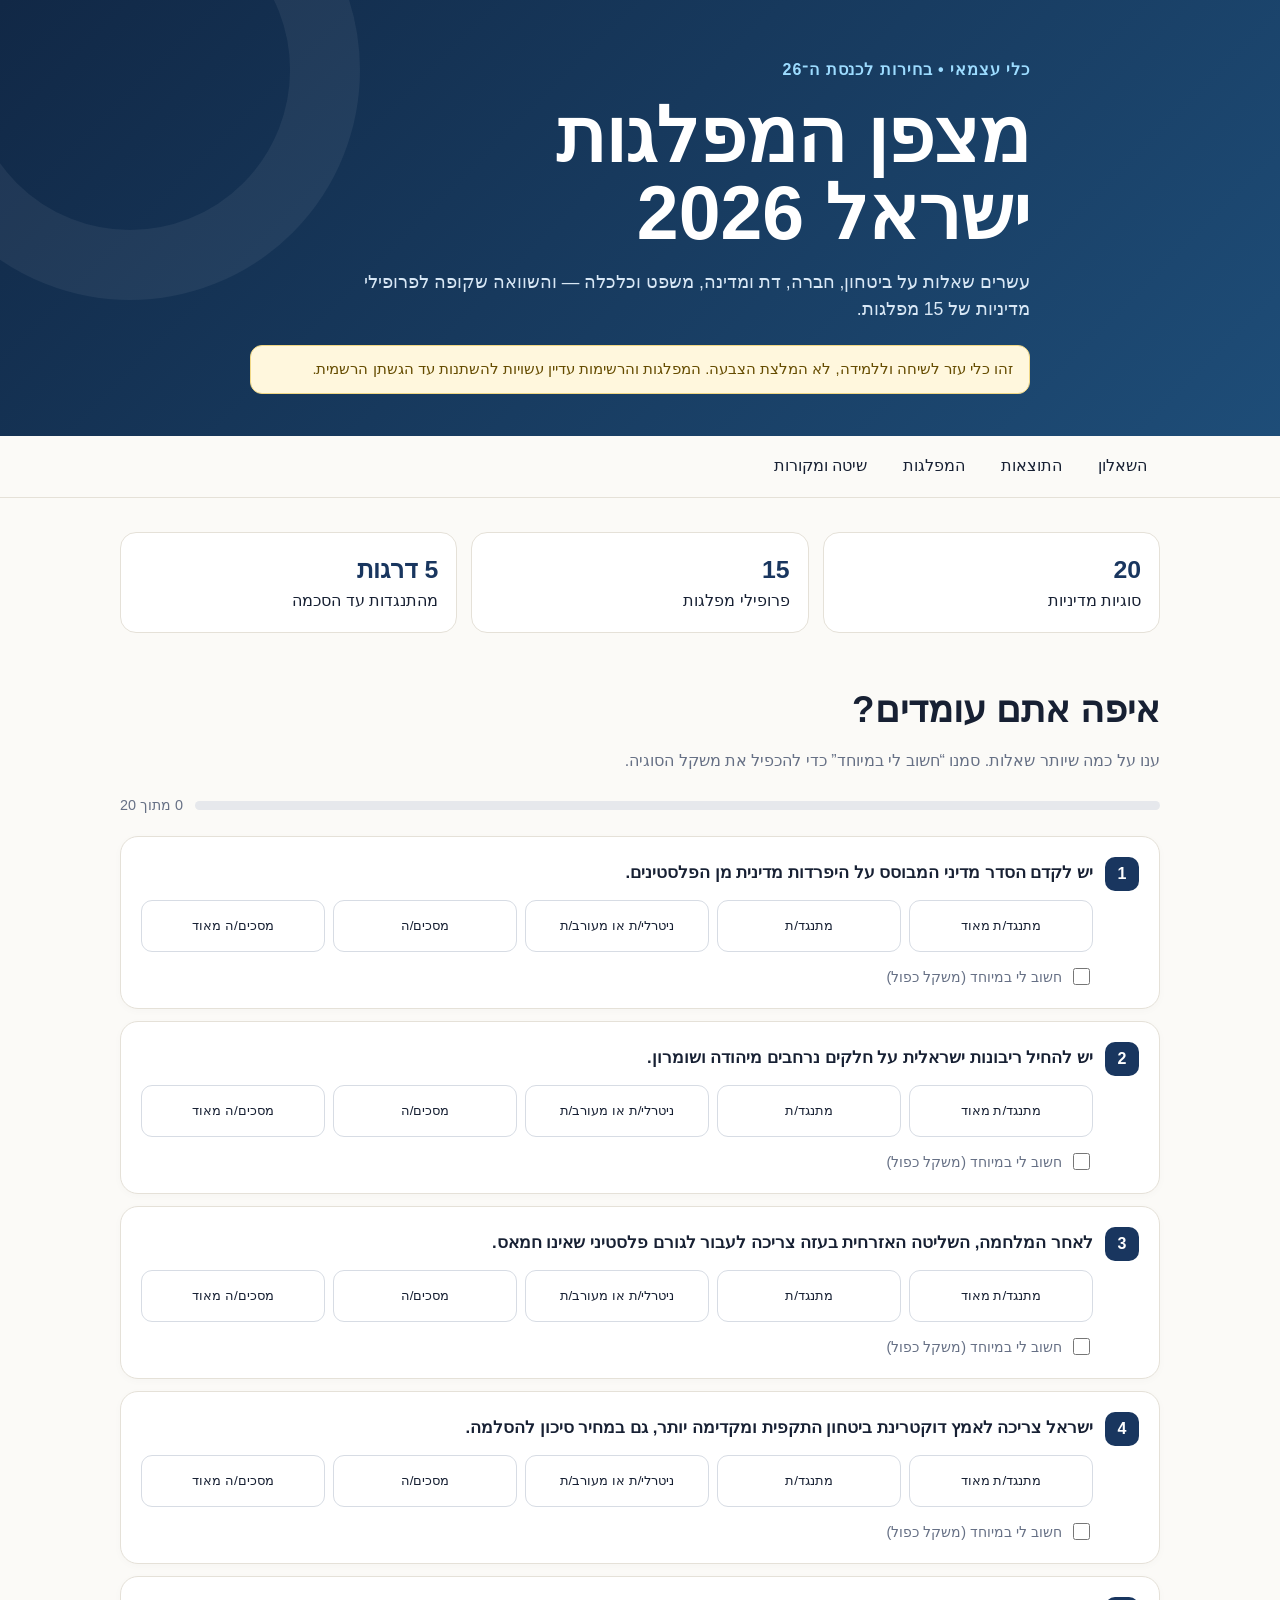
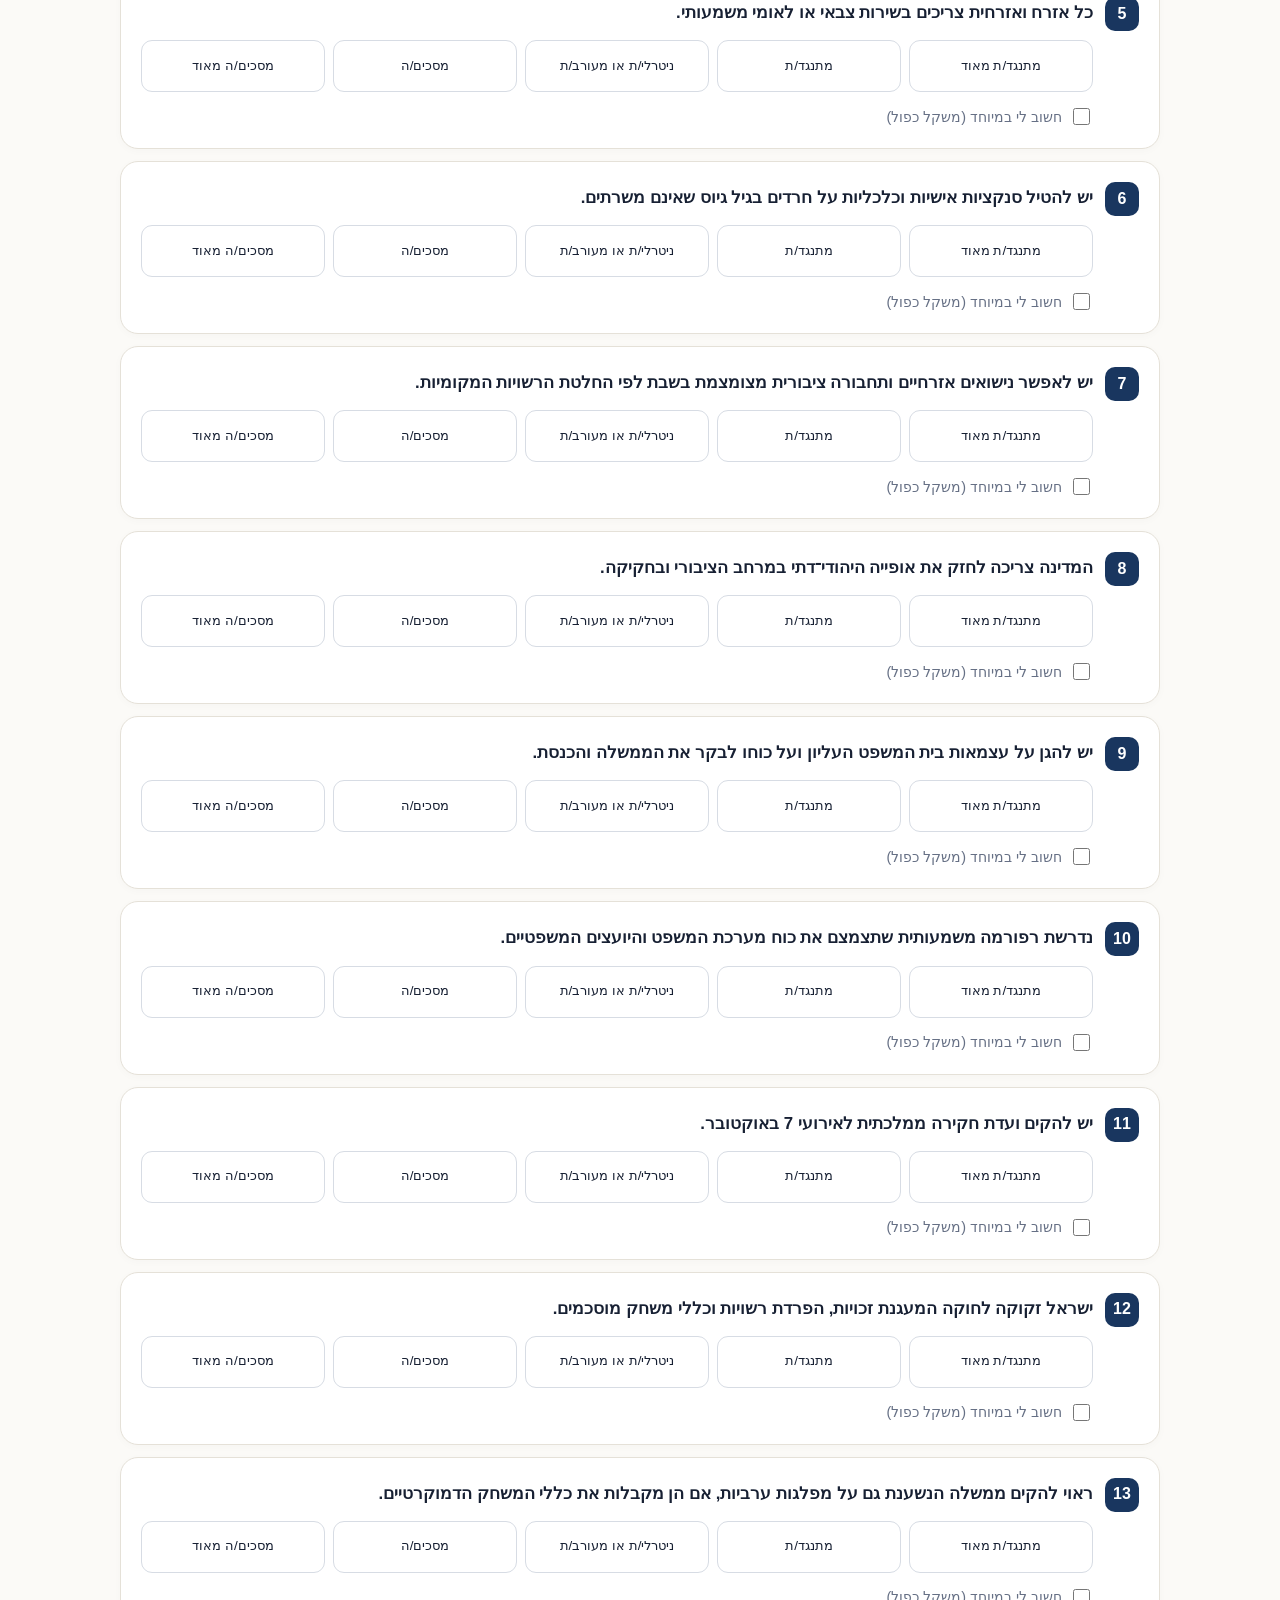
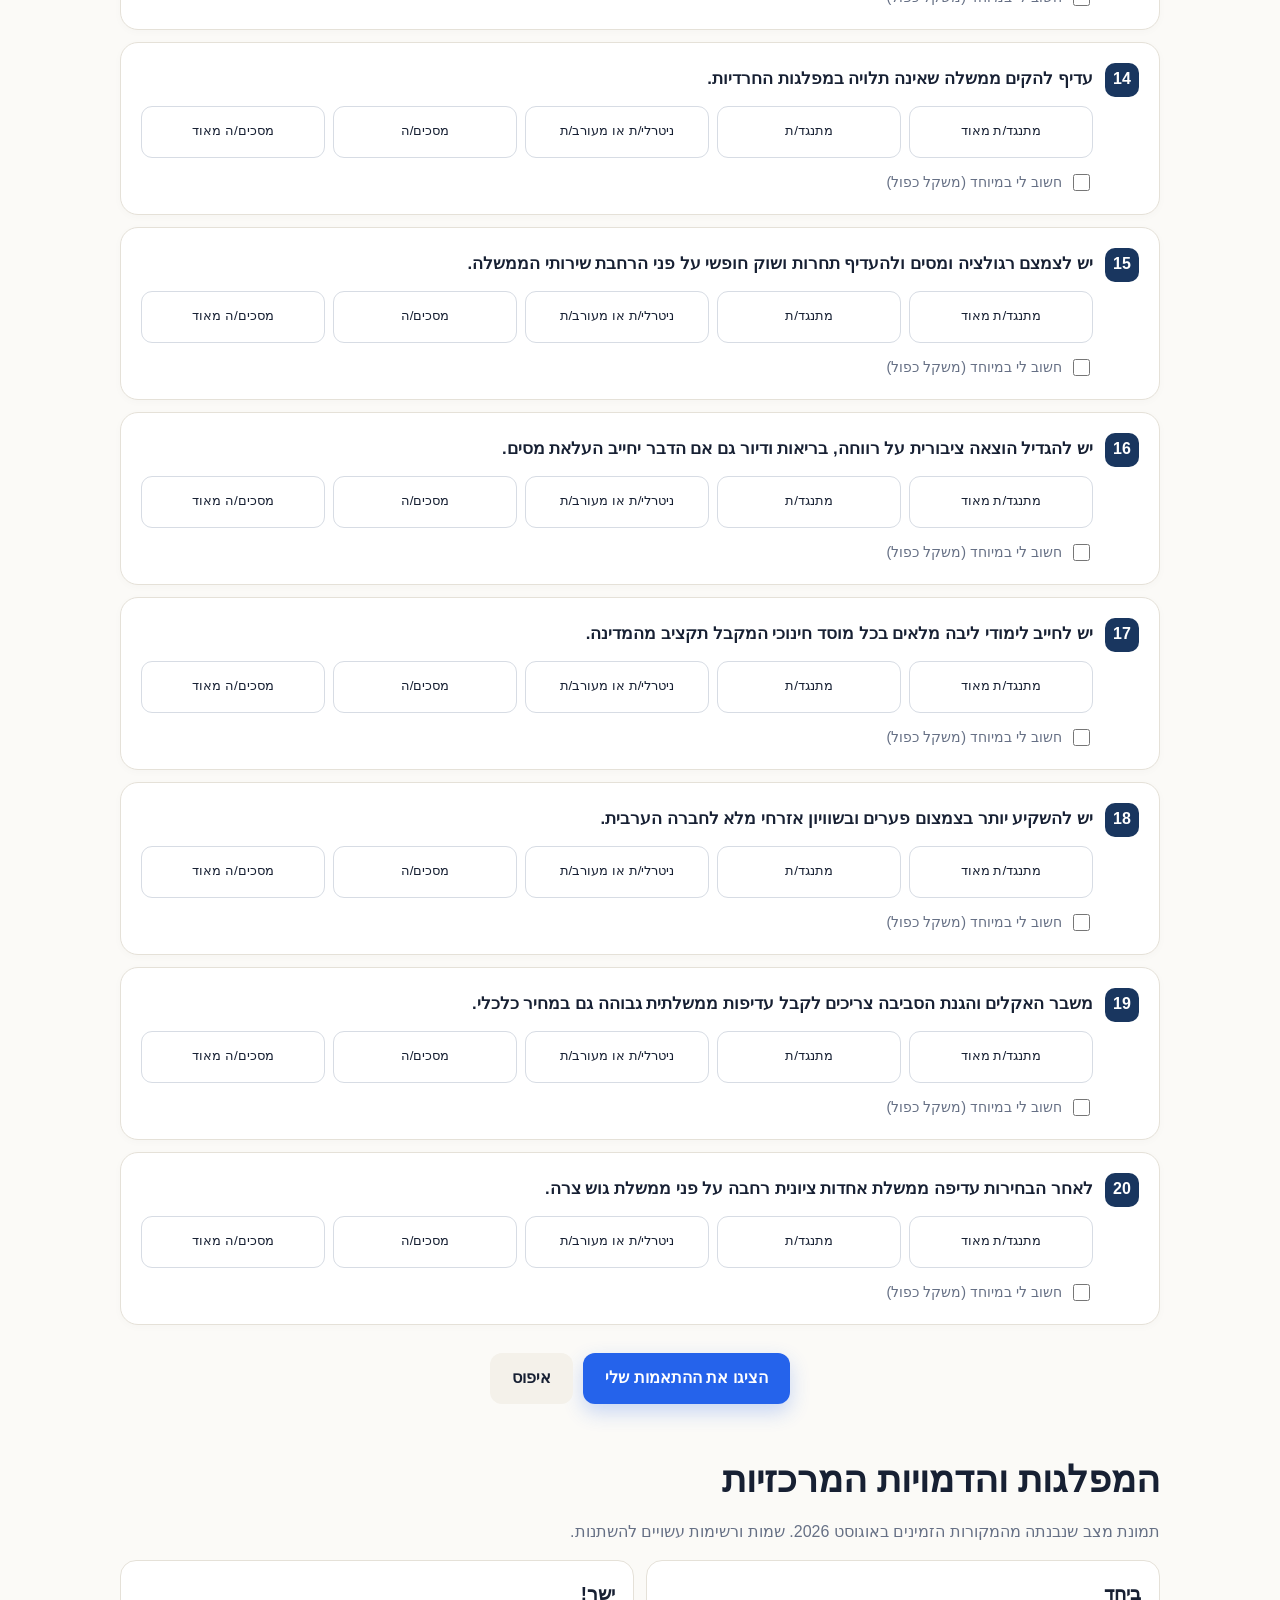
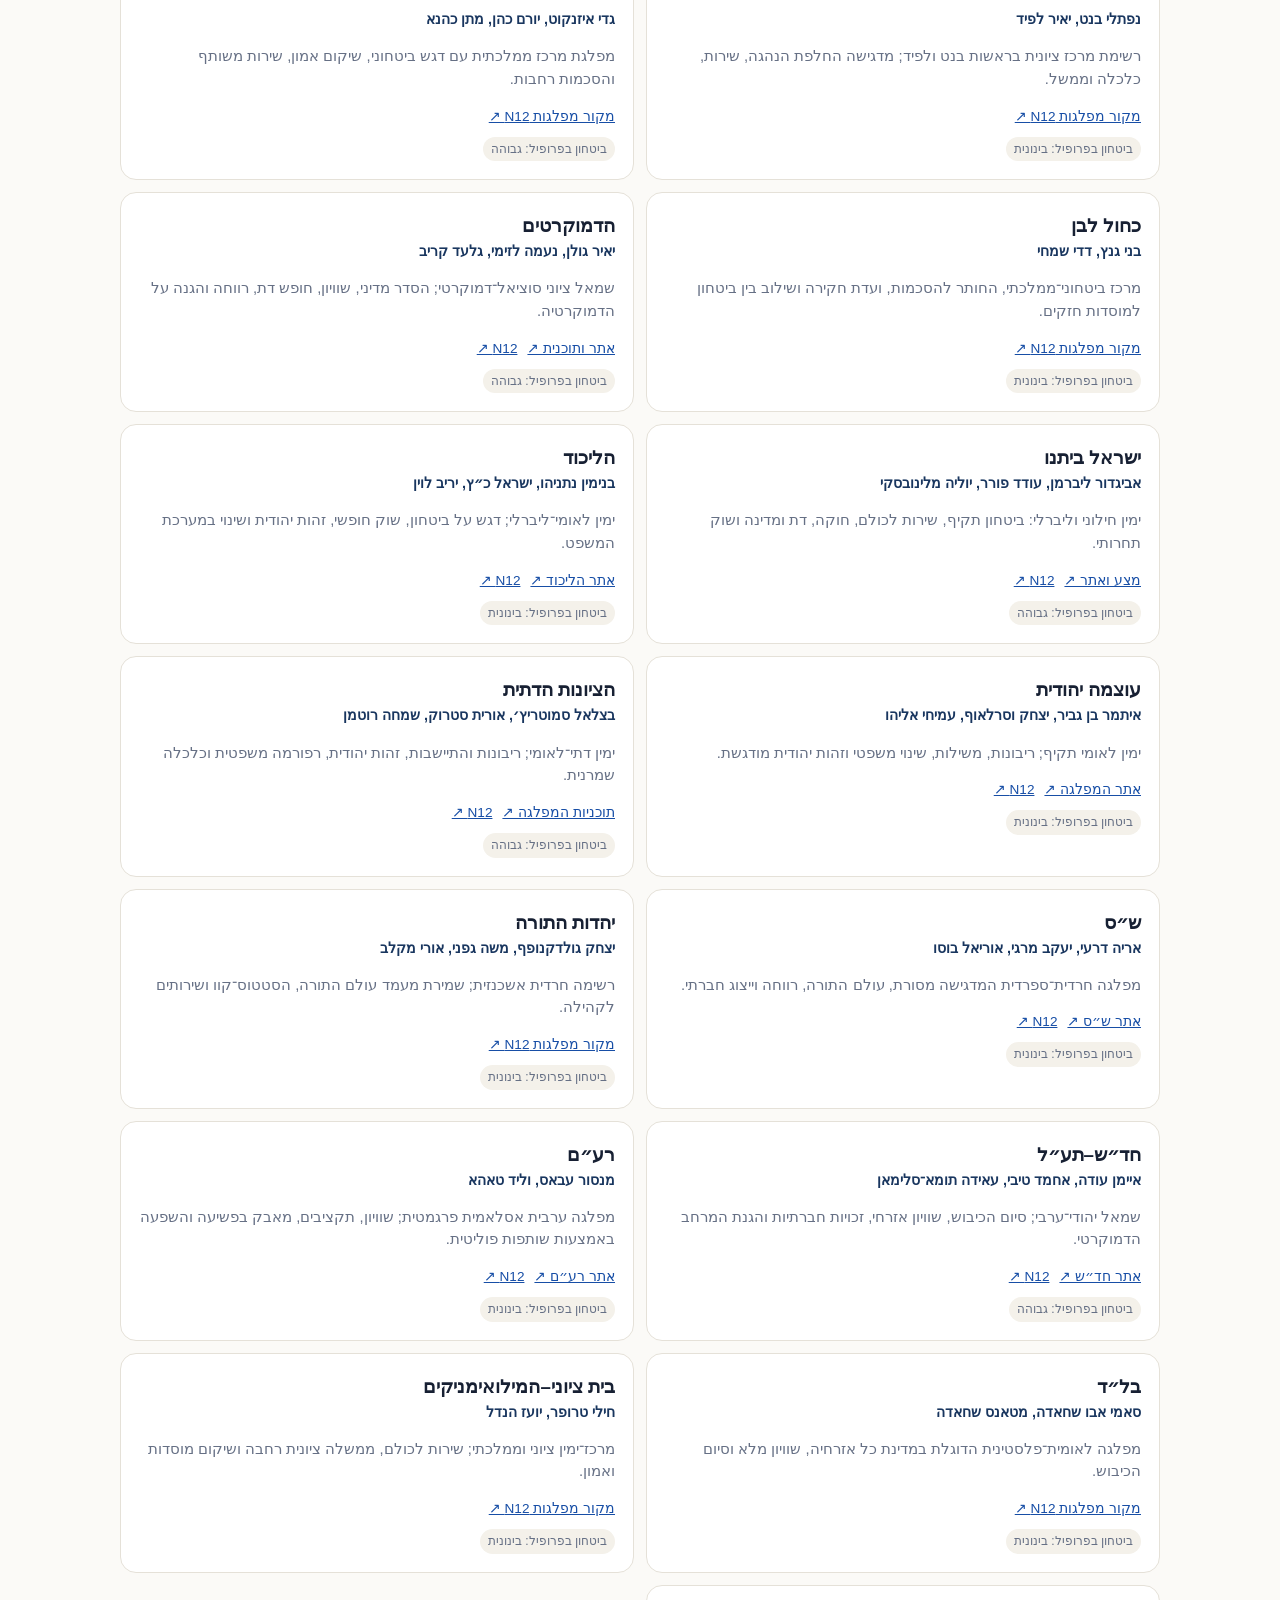
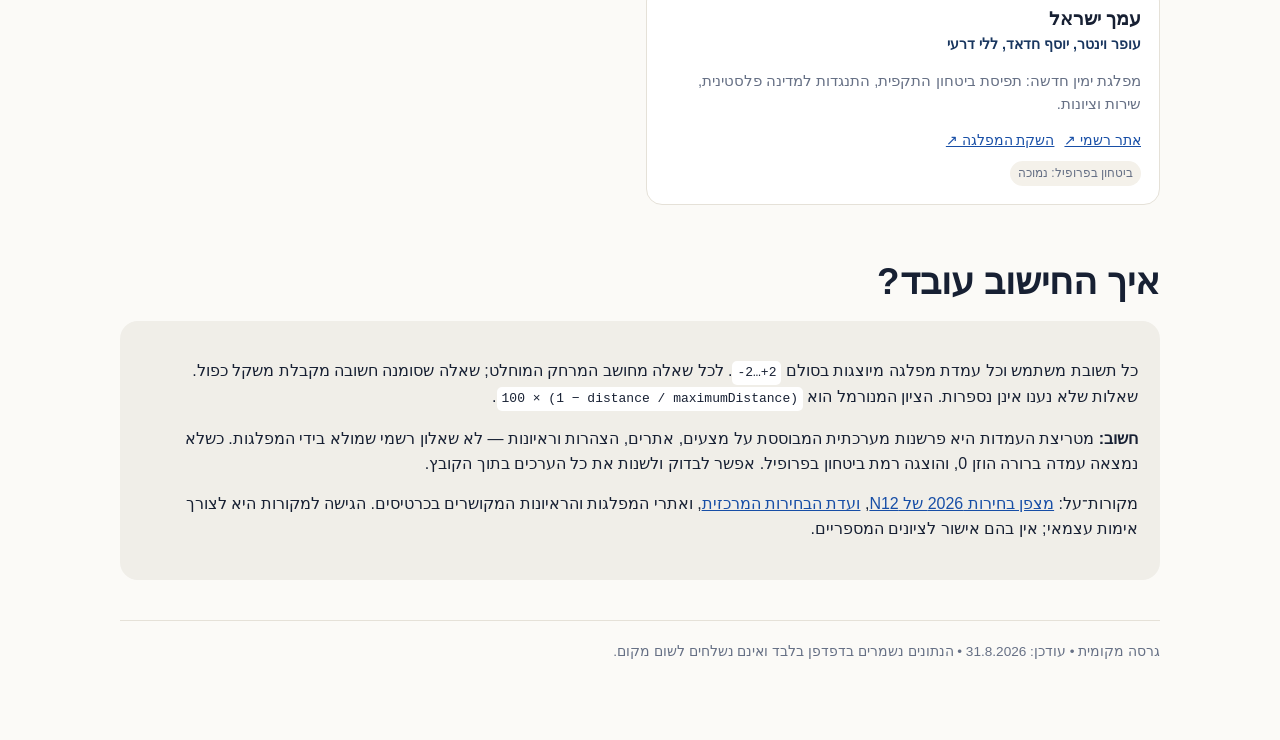
==== index.html @ b33000f8 "elections compass An AI-generated web-site that tests the alignment between user's opinions and part" ====
<!doctype html>
<html lang="he" dir="rtl">
<head>
  <meta charset="utf-8">
  <meta name="viewport" content="width=device-width,initial-scale=1">
  <title>מצפן המפלגות — בחירות 2026</title>
  <style>
    :root{--ink:#172033;--muted:#667085;--paper:#fbfaf7;--card:#fff;--line:#e5e1d8;--navy:#19365f;--blue:#2563eb;--cyan:#dff4ff;--gold:#e8aa28;--soft:#f4f1ea;--good:#117a65;--shadow:0 16px 45px rgba(29,39,59,.09)}
    *{box-sizing:border-box}html{scroll-behavior:smooth}body{margin:0;background:var(--paper);color:var(--ink);font-family:Arial,"Noto Sans Hebrew",sans-serif;line-height:1.55}
    button,input{font:inherit}a{color:#174ea6}.wrap{width:min(1040px,calc(100% - 32px));margin:auto}
    header{background:linear-gradient(135deg,#112846,#1e4d78);color:#fff;padding:58px 0 42px;position:relative;overflow:hidden}header:after{content:"";position:absolute;width:320px;height:320px;border:70px solid rgba(255,255,255,.06);border-radius:50%;left:-100px;top:-160px}
    .eyebrow{color:#9ddcff;font-weight:700;letter-spacing:.06em}.hero{max-width:780px;position:relative;z-index:1}.hero h1{font-size:clamp(2.3rem,6vw,4.7rem);line-height:1.02;margin:.2em 0}.hero p{font-size:1.1rem;color:#d8e7f5;max-width:700px}.notice{background:#fff7dd;color:#654c00;border:1px solid #f0d785;padding:12px 16px;border-radius:12px;margin-top:22px;font-size:.92rem}
    nav{position:sticky;top:0;z-index:5;background:rgba(251,250,247,.94);backdrop-filter:blur(12px);border-bottom:1px solid var(--line)}nav .wrap{display:flex;gap:10px;padding:10px 0;overflow:auto}nav a{text-decoration:none;color:var(--ink);padding:8px 13px;border-radius:999px;white-space:nowrap}nav a:hover{background:var(--soft)}
    main{padding:34px 0 80px}.intro-grid{display:grid;grid-template-columns:repeat(3,1fr);gap:14px;margin-bottom:28px}.stat{background:var(--card);border:1px solid var(--line);border-radius:16px;padding:18px}.stat strong{display:block;font-size:1.55rem;color:var(--navy)}
    h2{font-size:clamp(1.55rem,3vw,2.3rem);margin:1.3em 0 .3em}.sub{color:var(--muted);margin-top:0}.toolbar{display:flex;justify-content:space-between;align-items:center;gap:12px;margin:20px 0}.progress-shell{height:9px;background:#e6e8ec;border-radius:99px;overflow:hidden;flex:1}.progress{height:100%;width:0;background:linear-gradient(90deg,var(--blue),#5bc0eb);transition:.25s}.counter{font-size:.9rem;color:var(--muted);white-space:nowrap}
    .question{background:var(--card);border:1px solid var(--line);border-radius:18px;padding:20px;margin:12px 0;box-shadow:0 2px 9px rgba(20,30,50,.025)}.qhead{display:flex;gap:12px;align-items:flex-start}.num{width:34px;height:34px;border-radius:10px;background:var(--navy);color:#fff;display:grid;place-items:center;flex:0 0 auto;font-weight:700}.question h3{font-size:1.05rem;margin:3px 0 14px}.answers{display:grid;grid-template-columns:repeat(5,1fr);gap:8px}.answers label{cursor:pointer}.answers input{position:absolute;opacity:0}.answer{display:flex;min-height:52px;align-items:center;justify-content:center;text-align:center;border:1px solid #d7dce4;border-radius:11px;padding:7px;font-size:.84rem;transition:.15s}.answers input:focus-visible+.answer{outline:3px solid #8dc8ff}.answers input:checked+.answer{background:var(--navy);border-color:var(--navy);color:#fff;transform:translateY(-1px)}.importance{display:flex;align-items:center;gap:7px;margin-top:13px;color:var(--muted);font-size:.9rem}.importance input{accent-color:var(--gold);width:17px;height:17px}
    .actions{display:flex;gap:10px;justify-content:center;margin:28px 0}.primary,.secondary{border:0;border-radius:12px;padding:13px 22px;cursor:pointer;font-weight:700}.primary{background:var(--blue);color:#fff;box-shadow:0 8px 20px rgba(37,99,235,.24)}.primary:hover{background:#174fc7}.secondary{background:var(--soft);color:var(--ink)}
    #results{scroll-margin-top:74px}.hidden{display:none!important}.result-hero{background:linear-gradient(140deg,#eef8ff,#fff);border:1px solid #cfe7f5;border-radius:22px;padding:24px;box-shadow:var(--shadow)}.matches{display:grid;grid-template-columns:repeat(3,1fr);gap:12px;margin-top:18px}.match{background:#fff;border:1px solid var(--line);border-radius:16px;padding:18px;position:relative}.match:first-child{border:2px solid var(--gold);transform:translateY(-4px)}.rank{font-size:.8rem;color:var(--muted)}.match h3{margin:5px 0}.score{font-size:2rem;font-weight:800;color:var(--navy)}.bar{height:8px;background:#edf0f3;border-radius:99px;overflow:hidden}.bar i{display:block;height:100%;background:linear-gradient(90deg,var(--good),#67c7ae)}.confidence{display:inline-block;margin-top:10px;padding:3px 8px;border-radius:99px;background:var(--soft);font-size:.75rem;color:var(--muted)}.all-results{margin-top:18px}.row{display:grid;grid-template-columns:34px 1fr 70px;gap:10px;align-items:center;padding:10px;border-bottom:1px solid var(--line)}
    .party-grid{display:grid;grid-template-columns:repeat(2,1fr);gap:12px}.party{background:var(--card);border:1px solid var(--line);border-radius:16px;padding:18px}.party h3{margin:0}.people{font-size:.9rem;color:var(--navy);font-weight:700}.party p{color:var(--muted);font-size:.92rem}.links{display:flex;gap:10px;flex-wrap:wrap}.links a{font-size:.85rem}
    .method{background:#f0eee8;border-radius:18px;padding:22px}.method code{direction:ltr;display:inline-block;background:#fff;padding:2px 5px;border-radius:5px}.footer{color:var(--muted);font-size:.85rem;margin-top:40px;border-top:1px solid var(--line);padding-top:20px}
    @media(max-width:760px){.intro-grid,.matches,.party-grid{grid-template-columns:1fr}.answers{grid-template-columns:1fr}.answer{justify-content:flex-start;min-height:43px;padding-inline:14px}.match:first-child{transform:none}.hero h1{font-size:2.7rem}.row{grid-template-columns:26px 1fr 55px}}
    @media print{nav,.actions,.importance{display:none}header{padding:20px;background:#fff;color:#000}.hero p{color:#333}.question{break-inside:avoid}}
  </style>
</head>
<body>
<header><div class="wrap hero"><div class="eyebrow">כלי עצמאי • בחירות לכנסת ה־26</div><h1>מצפן המפלגות<br>ישראל 2026</h1><p>עשרים שאלות על ביטחון, חברה, דת ומדינה, משפט וכלכלה — והשוואה שקופה לפרופילי מדיניות של 15 מפלגות.</p><div class="notice">זהו כלי עזר לשיחה וללמידה, לא המלצת הצבעה. המפלגות והרשימות עדיין עשויות להשתנות עד הגשתן הרשמית.</div></div></header>
<nav><div class="wrap"><a href="#quiz">השאלון</a><a href="#results">התוצאות</a><a href="#parties">המפלגות</a><a href="#method">שיטה ומקורות</a></div></nav>
<main class="wrap">
  <section class="intro-grid"><div class="stat"><strong>20</strong>סוגיות מדיניות</div><div class="stat"><strong>15</strong>פרופילי מפלגות</div><div class="stat"><strong>5 דרגות</strong>מהתנגדות עד הסכמה</div></section>
  <section id="quiz"><h2>איפה אתם עומדים?</h2><p class="sub">ענו על כמה שיותר שאלות. סמנו “חשוב לי במיוחד” כדי להכפיל את משקל הסוגיה.</p><div class="toolbar"><div class="progress-shell"><div class="progress" id="progress"></div></div><span class="counter" id="counter">0 מתוך 20</span></div><form id="quizForm"><div id="questions"></div><div class="actions"><button class="primary" type="submit">הציגו את ההתאמות שלי</button><button class="secondary" type="button" id="reset">איפוס</button></div></form></section>
  <section id="results" class="hidden"><h2>ההתאמות שלך</h2><p class="sub">דמיון בעמדות שנענו — לא הסתברות הצבעה ולא הערכה של אישיות, ביצועים או אמינות.</p><div class="result-hero"><div class="matches" id="topMatches"></div><div class="all-results" id="allResults"></div></div></section>
  <section id="parties"><h2>המפלגות והדמויות המרכזיות</h2><p class="sub">תמונת מצב שנבנתה מהמקורות הזמינים באוגוסט 2026. שמות ורשימות עשויים להשתנות.</p><div class="party-grid" id="partyGrid"></div></section>
  <section id="method"><h2>איך החישוב עובד?</h2><div class="method"><p>כל תשובת משתמש וכל עמדת מפלגה מיוצגות בסולם <code>-2…+2</code>. לכל שאלה מחושב המרחק המוחלט; שאלה שסומנה חשובה מקבלת משקל כפול. שאלות שלא נענו אינן נספרות. הציון המנורמל הוא <code>100 × (1 − distance / maximumDistance)</code>.</p><p><strong>חשוב:</strong> מטריצת העמדות היא פרשנות מערכתית המבוססת על מצעים, אתרים, הצהרות וראיונות — לא שאלון רשמי שמולא בידי המפלגות. כשלא נמצאה עמדה ברורה הוזן 0, והוצגה רמת ביטחון בפרופיל. אפשר לבדוק ולשנות את כל הערכים בתוך הקובץ.</p><p>מקורות־על: <a href="https://special.n12.co.il/elections2026" target="_blank" rel="noreferrer">מצפן בחירות 2026 של N12</a>, <a href="https://www.gov.il/he/departments/units/central-elections-committee" target="_blank" rel="noreferrer">ועדת הבחירות המרכזית</a>, ואתרי המפלגות והראיונות המקושרים בכרטיסים. הגישה למקורות היא לצורך אימות עצמאי; אין בהם אישור לציונים המספריים.</p></div></section>
  <div class="footer">גרסה מקומית • עודכן: 31.8.2026 • הנתונים נשמרים בדפדפן בלבד ואינם נשלחים לשום מקום.</div>
</main>
<script>
const questions=[
"יש לקדם הסדר מדיני המבוסס על היפרדות מדינית מן הפלסטינים.",
"יש להחיל ריבונות ישראלית על חלקים נרחבים מיהודה ושומרון.",
"לאחר המלחמה, השליטה האזרחית בעזה צריכה לעבור לגורם פלסטיני שאינו חמאס.",
"ישראל צריכה לאמץ דוקטרינת ביטחון התקפית ומקדימה יותר, גם במחיר סיכון להסלמה.",
"כל אזרח ואזרחית צריכים בשירות צבאי או לאומי משמעותי.",
"יש להטיל סנקציות אישיות וכלכליות על חרדים בגיל גיוס שאינם משרתים.",
"יש לאפשר נישואים אזרחיים ותחבורה ציבורית מצומצמת בשבת לפי החלטת הרשויות המקומיות.",
"המדינה צריכה לחזק את אופייה היהודי־דתי במרחב הציבורי ובחקיקה.",
"יש להגן על עצמאות בית המשפט העליון ועל כוחו לבקר את הממשלה והכנסת.",
"נדרשת רפורמה משמעותית שתצמצם את כוח מערכת המשפט והיועצים המשפטיים.",
"יש להקים ועדת חקירה ממלכתית לאירועי 7 באוקטובר.",
"ישראל זקוקה לחוקה המעגנת זכויות, הפרדת רשויות וכללי משחק מוסכמים.",
"ראוי להקים ממשלה הנשענת גם על מפלגות ערביות, אם הן מקבלות את כללי המשחק הדמוקרטיים.",
"עדיף להקים ממשלה שאינה תלויה במפלגות החרדיות.",
"יש לצמצם רגולציה ומסים ולהעדיף תחרות ושוק חופשי על פני הרחבת שירותי הממשלה.",
"יש להגדיל הוצאה ציבורית על רווחה, בריאות ודיור גם אם הדבר יחייב העלאת מסים.",
"יש לחייב לימודי ליבה מלאים בכל מוסד חינוכי המקבל תקציב מהמדינה.",
"יש להשקיע יותר בצמצום פערים ובשוויון אזרחי מלא לחברה הערבית.",
"משבר האקלים והגנת הסביבה צריכים לקבל עדיפות ממשלתית גבוהה גם במחיר כלכלי.",
"לאחר הבחירות עדיפה ממשלת אחדות ציונית רחבה על פני ממשלת גוש צרה."
];
const src={n12:"https://special.n12.co.il/elections2026",likud:"https://www.likud.org.il/",dem:"https://democrats.org.il/",yisrael:"https://beytenu.org.il/",rz:"https://zionutdatit.org.il/",otzma:"https://ozma-yeudit.co.il/",shas:"https://shas.org.il/",hadash:"https://hadash.org.il/",raam:"https://www.raam.org.il/",amcha:"https://amchaisrael.co.il/"};
const parties=[
{name:"ביחד",people:"נפתלי בנט, יאיר לפיד",desc:"רשימת מרכז ציונית בראשות בנט ולפיד; מדגישה החלפת הנהגה, שירות, כלכלה וממשל.",confidence:"בינונית",links:[["מקור מפלגות N12",src.n12]],p:[0,-1,0,1,2,1,1,0,1,-1,2,1,-1,2,2,-1,2,1,1,2]},
{name:"ישר!",people:"גדי איזנקוט, יורם כהן, מתן כהנא",desc:"מפלגת מרכז ממלכתית עם דגש ביטחוני, שיקום אמון, שירות משותף והסכמות רחבות.",confidence:"גבוהה",links:[["מקור מפלגות N12",src.n12]],p:[1,-1,1,1,2,1,1,0,2,-2,2,2,0,2,1,0,2,1,1,2]},
{name:"כחול לבן",people:"בני גנץ, דדי שמחי",desc:"מרכז ביטחוני־ממלכתי, החותר להסכמות, ועדת חקירה ושילוב בין ביטחון למוסדות חזקים.",confidence:"בינונית",links:[["מקור מפלגות N12",src.n12]],p:[1,-1,1,1,2,1,1,0,2,-1,2,2,0,1,1,0,2,1,1,2]},
{name:"הדמוקרטים",people:"יאיר גולן, נעמה לזימי, גלעד קריב",desc:"שמאל ציוני סוציאל־דמוקרטי; הסדר מדיני, שוויון, חופש דת, רווחה והגנה על הדמוקרטיה.",confidence:"גבוהה",links:[["אתר ותוכנית",src.dem],["N12",src.n12]],p:[2,-2,2,0,2,2,2,-2,2,-2,2,2,2,2,-1,2,2,2,2,1]},
{name:"ישראל ביתנו",people:"אביגדור ליברמן, עודד פורר, יוליה מלינובסקי",desc:"ימין חילוני וליברלי: ביטחון תקיף, שירות לכולם, חוקה, דת ומדינה ושוק תחרותי.",confidence:"גבוהה",links:[["מצע ואתר",src.yisrael],["N12",src.n12]],p:[-1,1,-1,2,2,2,2,-1,1,0,2,2,-1,2,2,-1,2,1,0,1]},
{name:"הליכוד",people:"בנימין נתניהו, ישראל כ״ץ, יריב לוין",desc:"ימין לאומי־ליברלי; דגש על ביטחון, שוק חופשי, זהות יהודית ושינוי במערכת המשפט.",confidence:"בינונית",links:[["אתר הליכוד",src.likud],["N12",src.n12]],p:[-2,1,-1,2,1,0,-1,1,-2,2,-1,-1,-2,-2,2,-1,0,0,0,-1]},
{name:"עוצמה יהודית",people:"איתמר בן גביר, יצחק וסרלאוף, עמיחי אליהו",desc:"ימין לאומי תקיף; ריבונות, משילות, שינוי משפטי וזהות יהודית מודגשת.",confidence:"בינונית",links:[["אתר המפלגה",src.otzma],["N12",src.n12]],p:[-2,2,-2,2,1,0,-2,2,-2,2,-2,-1,-2,-2,1,0,-1,-1,-1,-2]},
{name:"הציונות הדתית",people:"בצלאל סמוטריץ׳, אורית סטרוק, שמחה רוטמן",desc:"ימין דתי־לאומי; ריבונות והתיישבות, זהות יהודית, רפורמה משפטית וכלכלה שמרנית.",confidence:"גבוהה",links:[["תוכניות המפלגה",src.rz],["N12",src.n12]],p:[-2,2,-2,2,2,1,-2,2,-2,2,-1,-1,-2,-2,2,-1,0,-1,-1,-1]},
{name:"ש״ס",people:"אריה דרעי, יעקב מרגי, אוריאל בוסו",desc:"מפלגה חרדית־ספרדית המדגישה מסורת, עולם התורה, רווחה וייצוג חברתי.",confidence:"בינונית",links:[["אתר ש״ס",src.shas],["N12",src.n12]],p:[-1,0,-1,1,-2,-2,-2,2,-1,1,-1,-1,-2,-2,-1,2,-2,1,0,-1]},
{name:"יהדות התורה",people:"יצחק גולדקנופף, משה גפני, אורי מקלב",desc:"רשימה חרדית אשכנזית; שמירת מעמד עולם התורה, הסטטוס־קוו ושירותים לקהילה.",confidence:"בינונית",links:[["מקור מפלגות N12",src.n12]],p:[-1,0,-1,0,-2,-2,-2,2,-1,1,-1,-1,-2,-2,-1,2,-2,0,0,-1]},
{name:"חד״ש–תע״ל",people:"איימן עודה, אחמד טיבי, עאידה תומא־סלימאן",desc:"שמאל יהודי־ערבי; סיום הכיבוש, שוויון אזרחי, זכויות חברתיות והגנת המרחב הדמוקרטי.",confidence:"גבוהה",links:[["אתר חד״ש",src.hadash],["N12",src.n12]],p:[2,-2,2,-2,0,-1,2,-2,2,-2,2,2,1,2,-2,2,1,2,2,0]},
{name:"רע״ם",people:"מנסור עבאס, וליד טאהא",desc:"מפלגה ערבית אסלאמית פרגמטית; שוויון, תקציבים, מאבק בפשיעה והשפעה באמצעות שותפות פוליטית.",confidence:"בינונית",links:[["אתר רע״ם",src.raam],["N12",src.n12]],p:[2,-2,2,-1,0,-1,0,1,1,-1,2,1,2,1,-1,2,1,2,1,0]},
{name:"בל״ד",people:"סאמי אבו שחאדה, מטאנס שחאדה",desc:"מפלגה לאומית־פלסטינית הדוגלת במדינת כל אזרחיה, שוויון מלא וסיום הכיבוש.",confidence:"בינונית",links:[["מקור מפלגות N12",src.n12]],p:[2,-2,2,-2,-1,-1,2,-2,1,-1,2,2,1,2,-2,2,1,2,2,-1]},
{name:"בית ציוני–המילואימניקים",people:"חילי טרופר, יועז הנדל",desc:"מרכז־ימין ציוני וממלכתי; שירות לכולם, ממשלה ציונית רחבה ושיקום מוסדות ואמון.",confidence:"בינונית",links:[["מקור מפלגות N12",src.n12]],p:[0,0,0,1,2,2,1,0,1,-1,2,2,-1,2,1,0,2,1,1,2]},
{name:"עמך ישראל",people:"עופר וינטר, יוסף חדאד, ללי דרעי",desc:"מפלגת ימין חדשה: תפיסת ביטחון התקפית, התנגדות למדינה פלסטינית, שירות וציונות.",confidence:"נמוכה",links:[["אתר רשמי",src.amcha],["השקת המפלגה","https://www.ynet.co.il/news/elections2026/article/s13ku7jdzg"]],p:[-2,1,-2,2,2,1,-1,1,-1,1,1,0,-2,1,1,0,1,1,0,1]}
];
const labels=["מתנגד/ת מאוד","מתנגד/ת","ניטרלי/ת או מעורב/ת","מסכים/ה","מסכים/ה מאוד"],values=[-2,-1,0,1,2];
const qRoot=document.getElementById('questions');
questions.forEach((q,i)=>{const box=document.createElement('section');box.className='question';box.innerHTML=`<div class="qhead"><span class="num">${i+1}</span><div style="flex:1"><h3>${q}</h3><div class="answers">${labels.map((l,j)=>`<label><input type="radio" name="q${i}" value="${values[j]}"><span class="answer">${l}</span></label>`).join('')}</div><label class="importance"><input type="checkbox" name="important${i}"> חשוב לי במיוחד (משקל כפול)</label></div></div>`;qRoot.appendChild(box)});
function updateProgress(){const n=[...document.querySelectorAll('input[type=radio]:checked')].length;document.getElementById('counter').textContent=`${n} מתוך ${questions.length}`;document.getElementById('progress').style.width=`${n/questions.length*100}%`}
document.getElementById('quizForm').addEventListener('change',updateProgress);
function scoreParty(p,answers,weights){let dist=0,max=0;answers.forEach((a,i)=>{if(a===null)return;dist+=Math.abs(a-p.p[i])*weights[i];max+=4*weights[i]});return max?Math.round(100*(1-dist/max)):null}
document.getElementById('quizForm').addEventListener('submit',e=>{e.preventDefault();const answers=questions.map((_,i)=>{const el=document.querySelector(`input[name=q${i}]:checked`);return el?+el.value:null});if(answers.every(x=>x===null)){alert('כדי לחשב התאמה יש לענות לפחות על שאלה אחת.');return}const weights=questions.map((_,i)=>document.querySelector(`input[name=important${i}]`).checked?2:1);const ranked=parties.map(p=>({...p,score:scoreParty(p,answers,weights)})).sort((a,b)=>b.score-a.score);document.getElementById('topMatches').innerHTML=ranked.slice(0,3).map((p,i)=>`<article class="match"><div class="rank">מקום ${i+1}</div><h3>${p.name}</h3><div class="score">${p.score}%</div><div class="bar"><i style="width:${p.score}%"></i></div><span class="confidence">ביטחון בפרופיל: ${p.confidence}</span></article>`).join('');document.getElementById('allResults').innerHTML=ranked.map((p,i)=>`<div class="row"><b>${i+1}</b><span>${p.name}<div class="bar"><i style="width:${p.score}%"></i></div></span><strong>${p.score}%</strong></div>`).join('');document.getElementById('results').classList.remove('hidden');document.getElementById('results').scrollIntoView({behavior:'smooth'});localStorage.setItem('electionMatcherAnswers',JSON.stringify({answers,weights}))});
document.getElementById('reset').addEventListener('click',()=>{document.getElementById('quizForm').reset();document.getElementById('results').classList.add('hidden');localStorage.removeItem('electionMatcherAnswers');updateProgress()});
document.getElementById('partyGrid').innerHTML=parties.map(p=>`<article class="party"><h3>${p.name}</h3><div class="people">${p.people}</div><p>${p.desc}</p><div class="links">${p.links.map(x=>`<a href="${x[1]}" target="_blank" rel="noreferrer">${x[0]} ↗</a>`).join('')}</div><span class="confidence">ביטחון בפרופיל: ${p.confidence}</span></article>`).join('');
try{const saved=JSON.parse(localStorage.getItem('electionMatcherAnswers'));if(saved?.answers){saved.answers.forEach((a,i)=>{if(a!==null){const el=document.querySelector(`input[name=q${i}][value="${a}"]`);if(el)el.checked=true}if(saved.weights?.[i]===2)document.querySelector(`input[name=important${i}]`).checked=true});updateProgress()}}catch(e){}
</script>
</body>
</html>
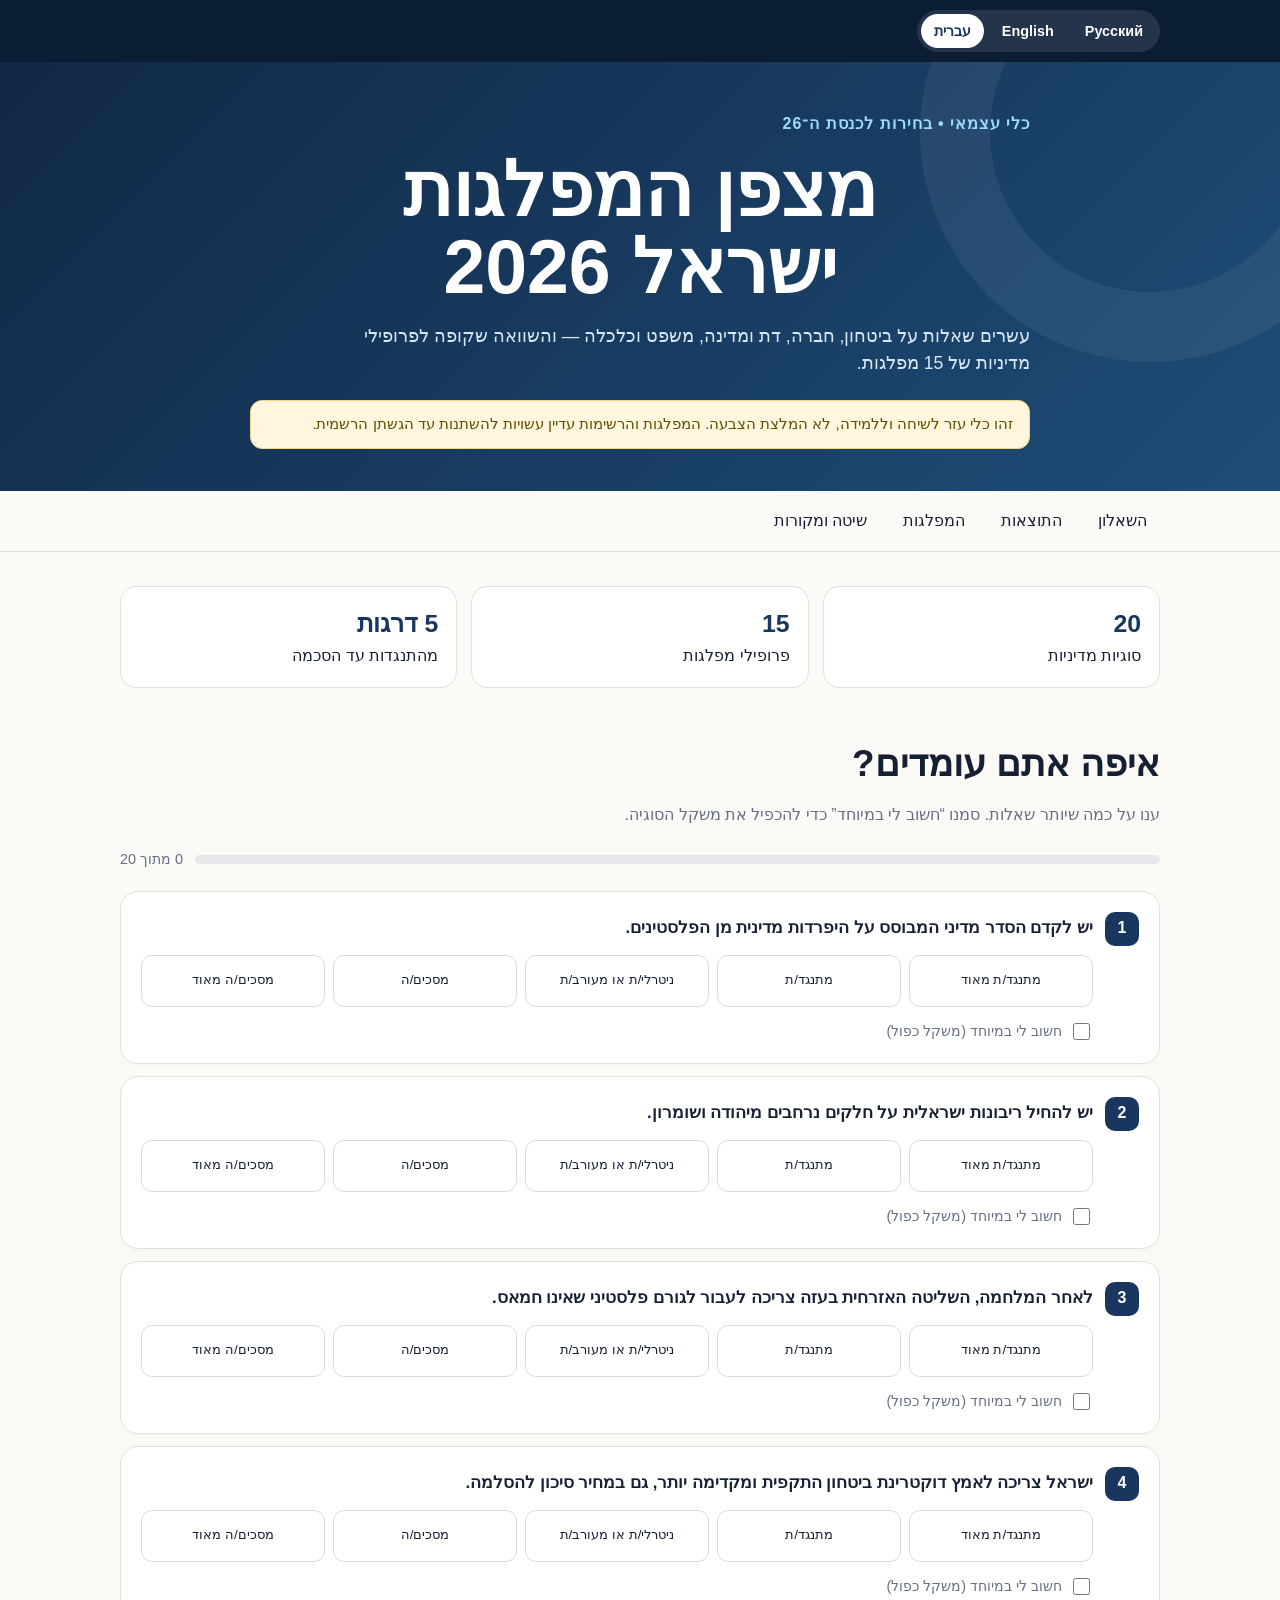
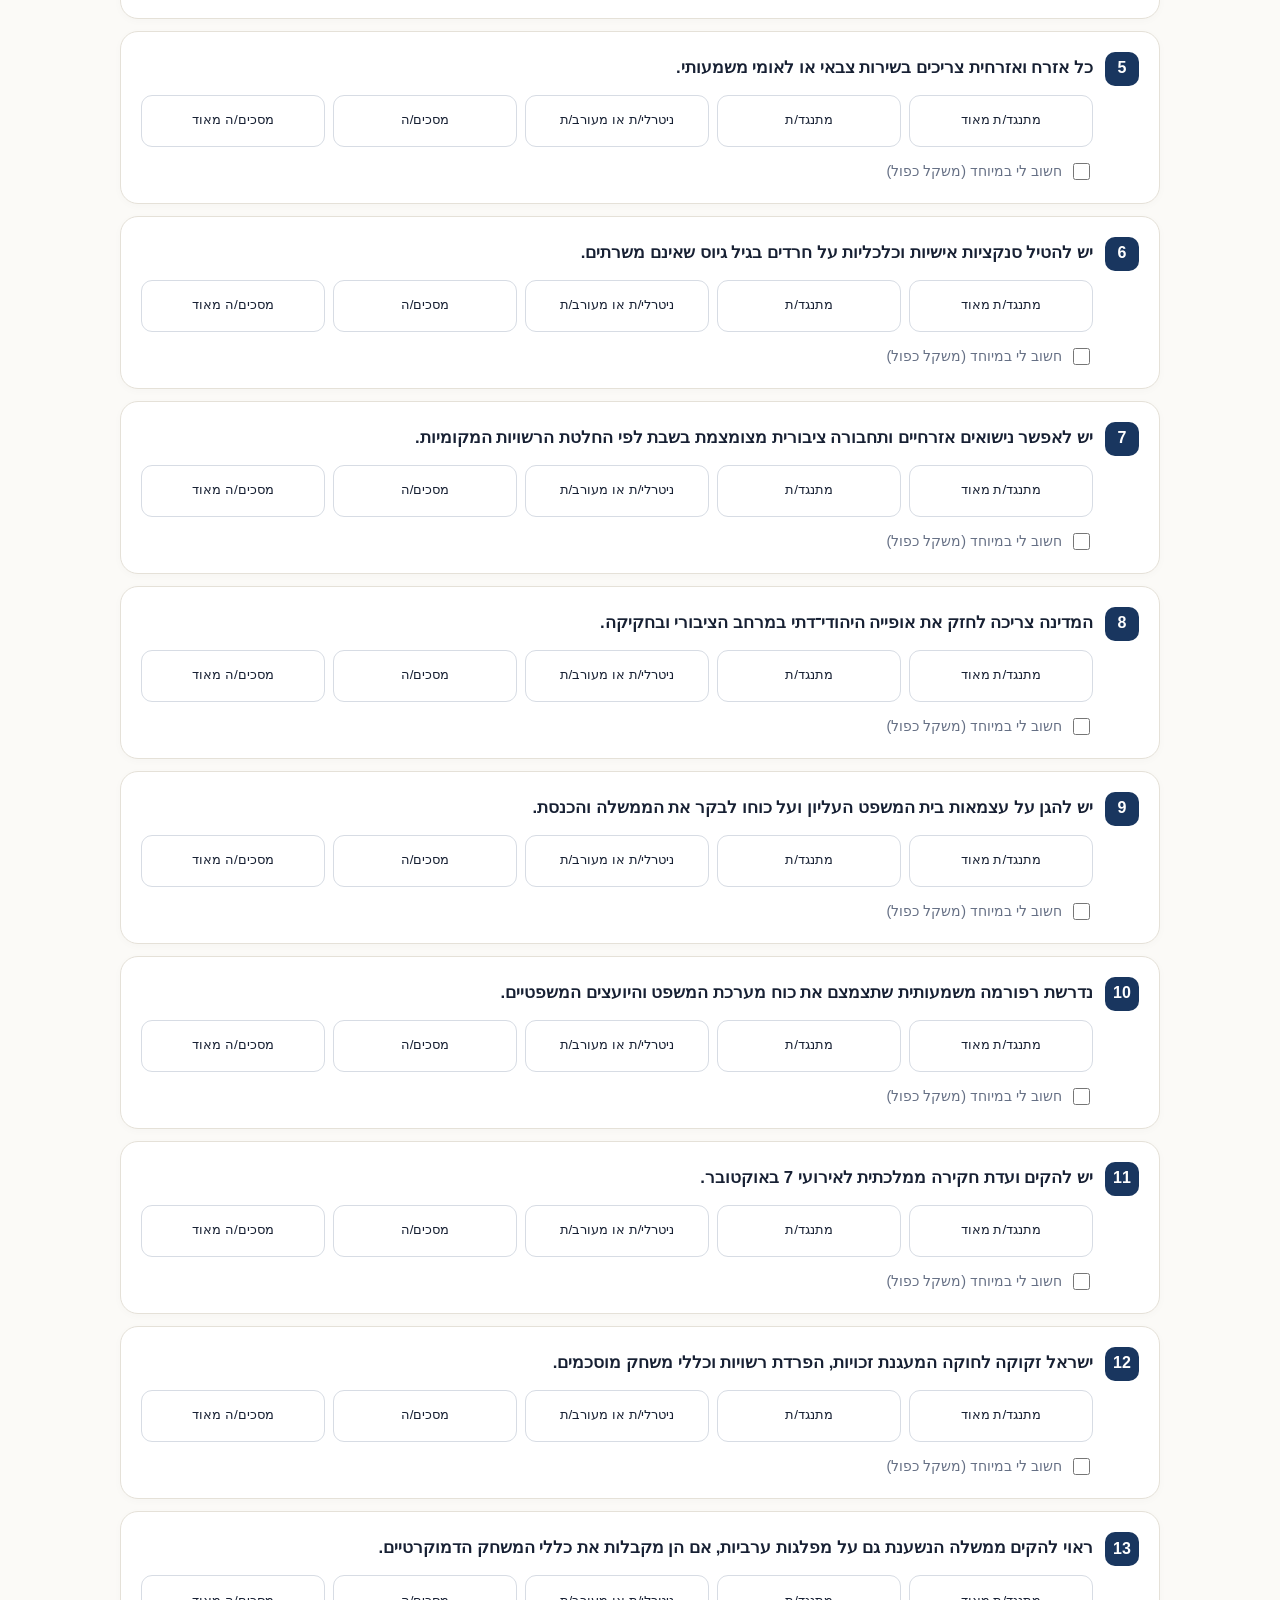
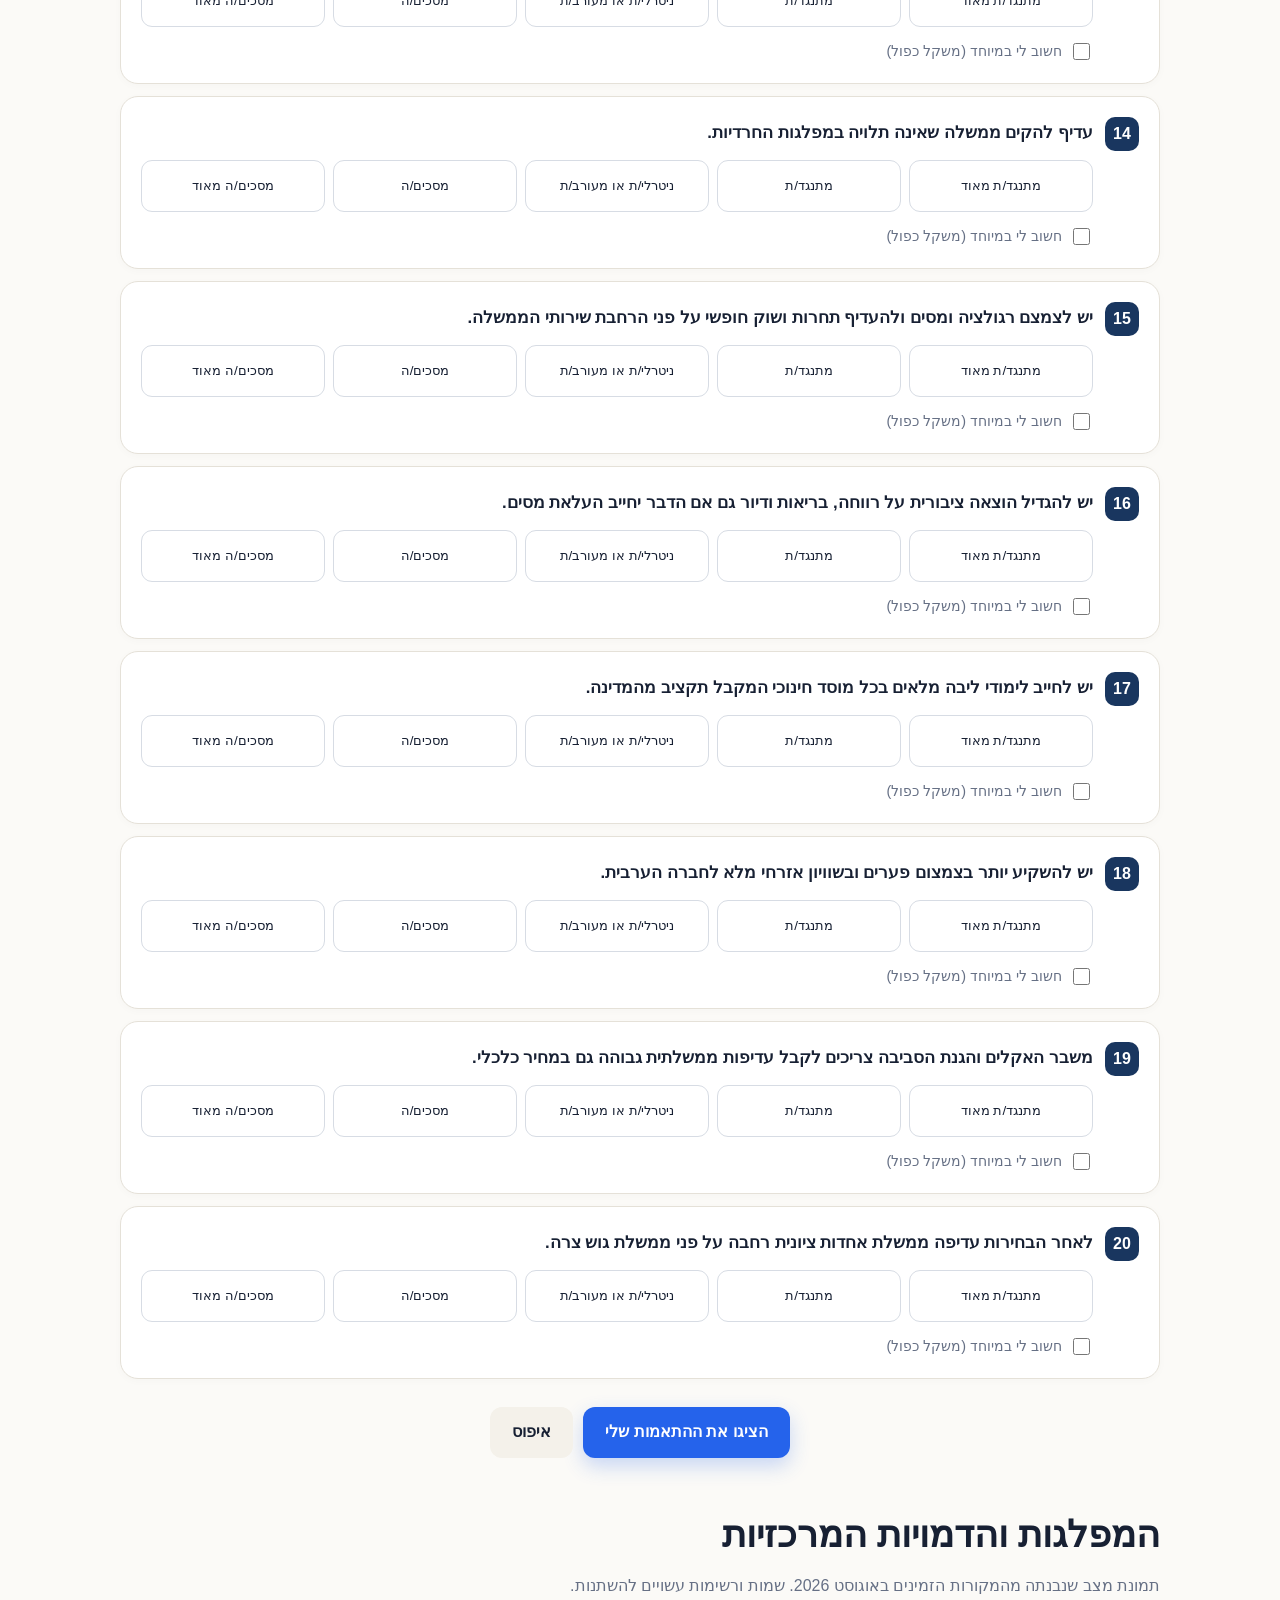
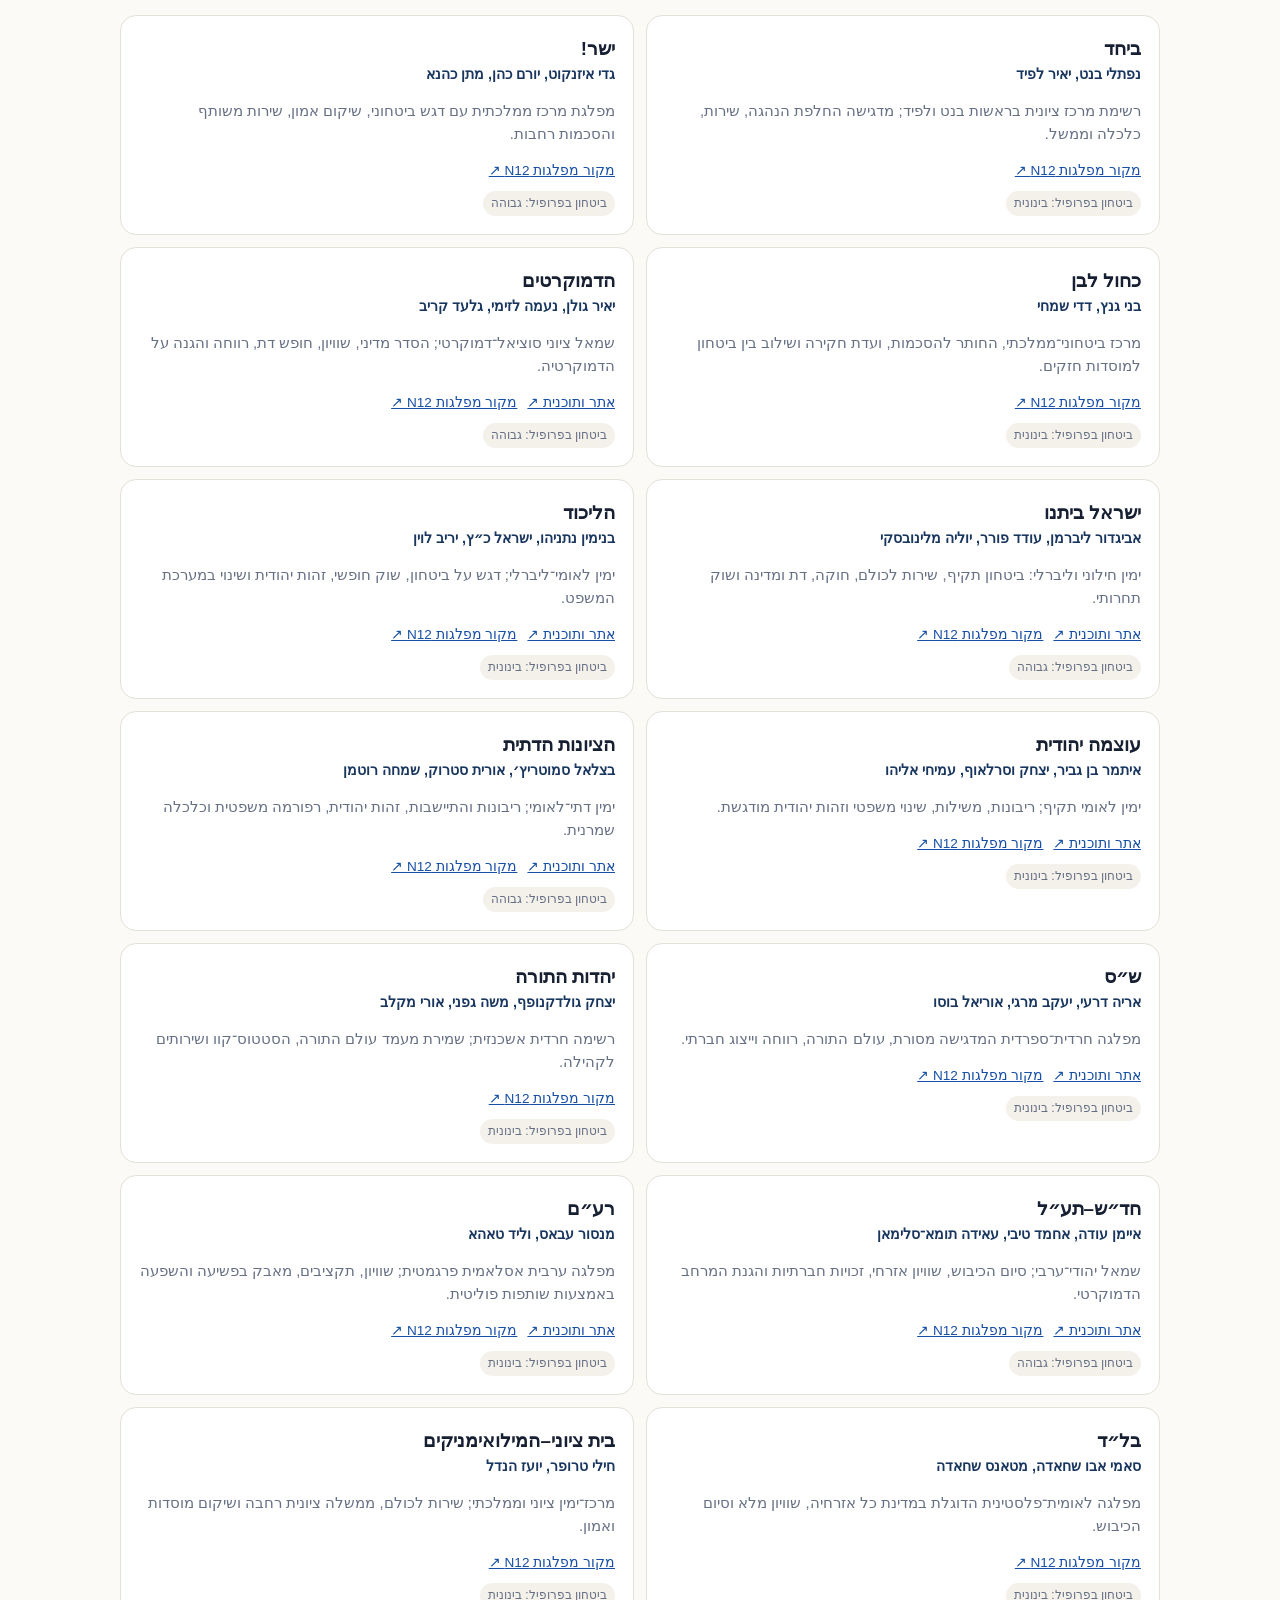
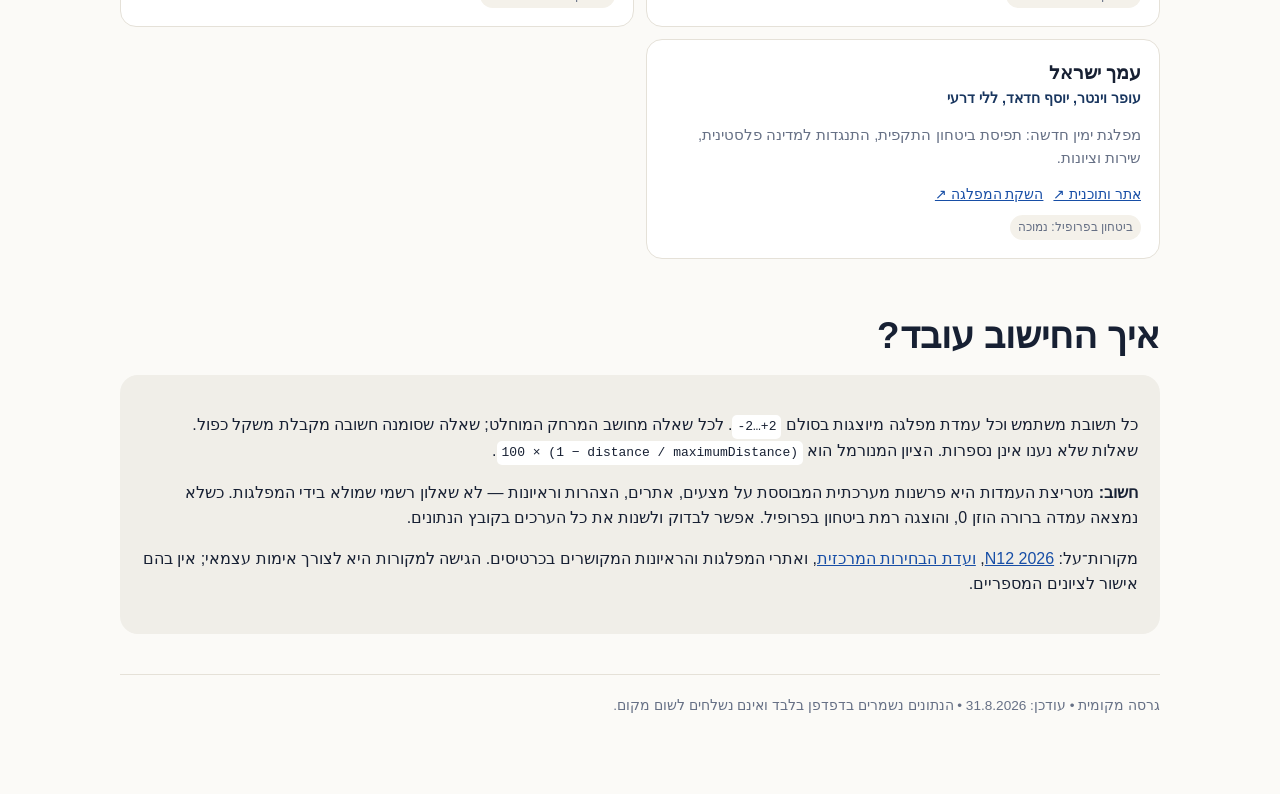
==== commit 14aafdad: "translations: add support for Hebrew/English/Russian Add support for English and Russian along with " ====
--- a/index.html
+++ b/index.html
@@ -1,89 +1 @@
-<!doctype html>
-<html lang="he" dir="rtl">
-<head>
-  <meta charset="utf-8">
-  <meta name="viewport" content="width=device-width,initial-scale=1">
-  <title>מצפן המפלגות — בחירות 2026</title>
-  <style>
-    :root{--ink:#172033;--muted:#667085;--paper:#fbfaf7;--card:#fff;--line:#e5e1d8;--navy:#19365f;--blue:#2563eb;--cyan:#dff4ff;--gold:#e8aa28;--soft:#f4f1ea;--good:#117a65;--shadow:0 16px 45px rgba(29,39,59,.09)}
-    *{box-sizing:border-box}html{scroll-behavior:smooth}body{margin:0;background:var(--paper);color:var(--ink);font-family:Arial,"Noto Sans Hebrew",sans-serif;line-height:1.55}
-    button,input{font:inherit}a{color:#174ea6}.wrap{width:min(1040px,calc(100% - 32px));margin:auto}
-    header{background:linear-gradient(135deg,#112846,#1e4d78);color:#fff;padding:58px 0 42px;position:relative;overflow:hidden}header:after{content:"";position:absolute;width:320px;height:320px;border:70px solid rgba(255,255,255,.06);border-radius:50%;left:-100px;top:-160px}
-    .eyebrow{color:#9ddcff;font-weight:700;letter-spacing:.06em}.hero{max-width:780px;position:relative;z-index:1}.hero h1{font-size:clamp(2.3rem,6vw,4.7rem);line-height:1.02;margin:.2em 0}.hero p{font-size:1.1rem;color:#d8e7f5;max-width:700px}.notice{background:#fff7dd;color:#654c00;border:1px solid #f0d785;padding:12px 16px;border-radius:12px;margin-top:22px;font-size:.92rem}
-    nav{position:sticky;top:0;z-index:5;background:rgba(251,250,247,.94);backdrop-filter:blur(12px);border-bottom:1px solid var(--line)}nav .wrap{display:flex;gap:10px;padding:10px 0;overflow:auto}nav a{text-decoration:none;color:var(--ink);padding:8px 13px;border-radius:999px;white-space:nowrap}nav a:hover{background:var(--soft)}
-    main{padding:34px 0 80px}.intro-grid{display:grid;grid-template-columns:repeat(3,1fr);gap:14px;margin-bottom:28px}.stat{background:var(--card);border:1px solid var(--line);border-radius:16px;padding:18px}.stat strong{display:block;font-size:1.55rem;color:var(--navy)}
-    h2{font-size:clamp(1.55rem,3vw,2.3rem);margin:1.3em 0 .3em}.sub{color:var(--muted);margin-top:0}.toolbar{display:flex;justify-content:space-between;align-items:center;gap:12px;margin:20px 0}.progress-shell{height:9px;background:#e6e8ec;border-radius:99px;overflow:hidden;flex:1}.progress{height:100%;width:0;background:linear-gradient(90deg,var(--blue),#5bc0eb);transition:.25s}.counter{font-size:.9rem;color:var(--muted);white-space:nowrap}
-    .question{background:var(--card);border:1px solid var(--line);border-radius:18px;padding:20px;margin:12px 0;box-shadow:0 2px 9px rgba(20,30,50,.025)}.qhead{display:flex;gap:12px;align-items:flex-start}.num{width:34px;height:34px;border-radius:10px;background:var(--navy);color:#fff;display:grid;place-items:center;flex:0 0 auto;font-weight:700}.question h3{font-size:1.05rem;margin:3px 0 14px}.answers{display:grid;grid-template-columns:repeat(5,1fr);gap:8px}.answers label{cursor:pointer}.answers input{position:absolute;opacity:0}.answer{display:flex;min-height:52px;align-items:center;justify-content:center;text-align:center;border:1px solid #d7dce4;border-radius:11px;padding:7px;font-size:.84rem;transition:.15s}.answers input:focus-visible+.answer{outline:3px solid #8dc8ff}.answers input:checked+.answer{background:var(--navy);border-color:var(--navy);color:#fff;transform:translateY(-1px)}.importance{display:flex;align-items:center;gap:7px;margin-top:13px;color:var(--muted);font-size:.9rem}.importance input{accent-color:var(--gold);width:17px;height:17px}
-    .actions{display:flex;gap:10px;justify-content:center;margin:28px 0}.primary,.secondary{border:0;border-radius:12px;padding:13px 22px;cursor:pointer;font-weight:700}.primary{background:var(--blue);color:#fff;box-shadow:0 8px 20px rgba(37,99,235,.24)}.primary:hover{background:#174fc7}.secondary{background:var(--soft);color:var(--ink)}
-    #results{scroll-margin-top:74px}.hidden{display:none!important}.result-hero{background:linear-gradient(140deg,#eef8ff,#fff);border:1px solid #cfe7f5;border-radius:22px;padding:24px;box-shadow:var(--shadow)}.matches{display:grid;grid-template-columns:repeat(3,1fr);gap:12px;margin-top:18px}.match{background:#fff;border:1px solid var(--line);border-radius:16px;padding:18px;position:relative}.match:first-child{border:2px solid var(--gold);transform:translateY(-4px)}.rank{font-size:.8rem;color:var(--muted)}.match h3{margin:5px 0}.score{font-size:2rem;font-weight:800;color:var(--navy)}.bar{height:8px;background:#edf0f3;border-radius:99px;overflow:hidden}.bar i{display:block;height:100%;background:linear-gradient(90deg,var(--good),#67c7ae)}.confidence{display:inline-block;margin-top:10px;padding:3px 8px;border-radius:99px;background:var(--soft);font-size:.75rem;color:var(--muted)}.all-results{margin-top:18px}.row{display:grid;grid-template-columns:34px 1fr 70px;gap:10px;align-items:center;padding:10px;border-bottom:1px solid var(--line)}
-    .party-grid{display:grid;grid-template-columns:repeat(2,1fr);gap:12px}.party{background:var(--card);border:1px solid var(--line);border-radius:16px;padding:18px}.party h3{margin:0}.people{font-size:.9rem;color:var(--navy);font-weight:700}.party p{color:var(--muted);font-size:.92rem}.links{display:flex;gap:10px;flex-wrap:wrap}.links a{font-size:.85rem}
-    .method{background:#f0eee8;border-radius:18px;padding:22px}.method code{direction:ltr;display:inline-block;background:#fff;padding:2px 5px;border-radius:5px}.footer{color:var(--muted);font-size:.85rem;margin-top:40px;border-top:1px solid var(--line);padding-top:20px}
-    @media(max-width:760px){.intro-grid,.matches,.party-grid{grid-template-columns:1fr}.answers{grid-template-columns:1fr}.answer{justify-content:flex-start;min-height:43px;padding-inline:14px}.match:first-child{transform:none}.hero h1{font-size:2.7rem}.row{grid-template-columns:26px 1fr 55px}}
-    @media print{nav,.actions,.importance{display:none}header{padding:20px;background:#fff;color:#000}.hero p{color:#333}.question{break-inside:avoid}}
-  </style>
-</head>
-<body>
-<header><div class="wrap hero"><div class="eyebrow">כלי עצמאי • בחירות לכנסת ה־26</div><h1>מצפן המפלגות<br>ישראל 2026</h1><p>עשרים שאלות על ביטחון, חברה, דת ומדינה, משפט וכלכלה — והשוואה שקופה לפרופילי מדיניות של 15 מפלגות.</p><div class="notice">זהו כלי עזר לשיחה וללמידה, לא המלצת הצבעה. המפלגות והרשימות עדיין עשויות להשתנות עד הגשתן הרשמית.</div></div></header>
-<nav><div class="wrap"><a href="#quiz">השאלון</a><a href="#results">התוצאות</a><a href="#parties">המפלגות</a><a href="#method">שיטה ומקורות</a></div></nav>
-<main class="wrap">
-  <section class="intro-grid"><div class="stat"><strong>20</strong>סוגיות מדיניות</div><div class="stat"><strong>15</strong>פרופילי מפלגות</div><div class="stat"><strong>5 דרגות</strong>מהתנגדות עד הסכמה</div></section>
-  <section id="quiz"><h2>איפה אתם עומדים?</h2><p class="sub">ענו על כמה שיותר שאלות. סמנו “חשוב לי במיוחד” כדי להכפיל את משקל הסוגיה.</p><div class="toolbar"><div class="progress-shell"><div class="progress" id="progress"></div></div><span class="counter" id="counter">0 מתוך 20</span></div><form id="quizForm"><div id="questions"></div><div class="actions"><button class="primary" type="submit">הציגו את ההתאמות שלי</button><button class="secondary" type="button" id="reset">איפוס</button></div></form></section>
-  <section id="results" class="hidden"><h2>ההתאמות שלך</h2><p class="sub">דמיון בעמדות שנענו — לא הסתברות הצבעה ולא הערכה של אישיות, ביצועים או אמינות.</p><div class="result-hero"><div class="matches" id="topMatches"></div><div class="all-results" id="allResults"></div></div></section>
-  <section id="parties"><h2>המפלגות והדמויות המרכזיות</h2><p class="sub">תמונת מצב שנבנתה מהמקורות הזמינים באוגוסט 2026. שמות ורשימות עשויים להשתנות.</p><div class="party-grid" id="partyGrid"></div></section>
-  <section id="method"><h2>איך החישוב עובד?</h2><div class="method"><p>כל תשובת משתמש וכל עמדת מפלגה מיוצגות בסולם <code>-2…+2</code>. לכל שאלה מחושב המרחק המוחלט; שאלה שסומנה חשובה מקבלת משקל כפול. שאלות שלא נענו אינן נספרות. הציון המנורמל הוא <code>100 × (1 − distance / maximumDistance)</code>.</p><p><strong>חשוב:</strong> מטריצת העמדות היא פרשנות מערכתית המבוססת על מצעים, אתרים, הצהרות וראיונות — לא שאלון רשמי שמולא בידי המפלגות. כשלא נמצאה עמדה ברורה הוזן 0, והוצגה רמת ביטחון בפרופיל. אפשר לבדוק ולשנות את כל הערכים בתוך הקובץ.</p><p>מקורות־על: <a href="https://special.n12.co.il/elections2026" target="_blank" rel="noreferrer">מצפן בחירות 2026 של N12</a>, <a href="https://www.gov.il/he/departments/units/central-elections-committee" target="_blank" rel="noreferrer">ועדת הבחירות המרכזית</a>, ואתרי המפלגות והראיונות המקושרים בכרטיסים. הגישה למקורות היא לצורך אימות עצמאי; אין בהם אישור לציונים המספריים.</p></div></section>
-  <div class="footer">גרסה מקומית • עודכן: 31.8.2026 • הנתונים נשמרים בדפדפן בלבד ואינם נשלחים לשום מקום.</div>
-</main>
-<script>
-const questions=[
-"יש לקדם הסדר מדיני המבוסס על היפרדות מדינית מן הפלסטינים.",
-"יש להחיל ריבונות ישראלית על חלקים נרחבים מיהודה ושומרון.",
-"לאחר המלחמה, השליטה האזרחית בעזה צריכה לעבור לגורם פלסטיני שאינו חמאס.",
-"ישראל צריכה לאמץ דוקטרינת ביטחון התקפית ומקדימה יותר, גם במחיר סיכון להסלמה.",
-"כל אזרח ואזרחית צריכים בשירות צבאי או לאומי משמעותי.",
-"יש להטיל סנקציות אישיות וכלכליות על חרדים בגיל גיוס שאינם משרתים.",
-"יש לאפשר נישואים אזרחיים ותחבורה ציבורית מצומצמת בשבת לפי החלטת הרשויות המקומיות.",
-"המדינה צריכה לחזק את אופייה היהודי־דתי במרחב הציבורי ובחקיקה.",
-"יש להגן על עצמאות בית המשפט העליון ועל כוחו לבקר את הממשלה והכנסת.",
-"נדרשת רפורמה משמעותית שתצמצם את כוח מערכת המשפט והיועצים המשפטיים.",
-"יש להקים ועדת חקירה ממלכתית לאירועי 7 באוקטובר.",
-"ישראל זקוקה לחוקה המעגנת זכויות, הפרדת רשויות וכללי משחק מוסכמים.",
-"ראוי להקים ממשלה הנשענת גם על מפלגות ערביות, אם הן מקבלות את כללי המשחק הדמוקרטיים.",
-"עדיף להקים ממשלה שאינה תלויה במפלגות החרדיות.",
-"יש לצמצם רגולציה ומסים ולהעדיף תחרות ושוק חופשי על פני הרחבת שירותי הממשלה.",
-"יש להגדיל הוצאה ציבורית על רווחה, בריאות ודיור גם אם הדבר יחייב העלאת מסים.",
-"יש לחייב לימודי ליבה מלאים בכל מוסד חינוכי המקבל תקציב מהמדינה.",
-"יש להשקיע יותר בצמצום פערים ובשוויון אזרחי מלא לחברה הערבית.",
-"משבר האקלים והגנת הסביבה צריכים לקבל עדיפות ממשלתית גבוהה גם במחיר כלכלי.",
-"לאחר הבחירות עדיפה ממשלת אחדות ציונית רחבה על פני ממשלת גוש צרה."
-];
-const src={n12:"https://special.n12.co.il/elections2026",likud:"https://www.likud.org.il/",dem:"https://democrats.org.il/",yisrael:"https://beytenu.org.il/",rz:"https://zionutdatit.org.il/",otzma:"https://ozma-yeudit.co.il/",shas:"https://shas.org.il/",hadash:"https://hadash.org.il/",raam:"https://www.raam.org.il/",amcha:"https://amchaisrael.co.il/"};
-const parties=[
-{name:"ביחד",people:"נפתלי בנט, יאיר לפיד",desc:"רשימת מרכז ציונית בראשות בנט ולפיד; מדגישה החלפת הנהגה, שירות, כלכלה וממשל.",confidence:"בינונית",links:[["מקור מפלגות N12",src.n12]],p:[0,-1,0,1,2,1,1,0,1,-1,2,1,-1,2,2,-1,2,1,1,2]},
-{name:"ישר!",people:"גדי איזנקוט, יורם כהן, מתן כהנא",desc:"מפלגת מרכז ממלכתית עם דגש ביטחוני, שיקום אמון, שירות משותף והסכמות רחבות.",confidence:"גבוהה",links:[["מקור מפלגות N12",src.n12]],p:[1,-1,1,1,2,1,1,0,2,-2,2,2,0,2,1,0,2,1,1,2]},
-{name:"כחול לבן",people:"בני גנץ, דדי שמחי",desc:"מרכז ביטחוני־ממלכתי, החותר להסכמות, ועדת חקירה ושילוב בין ביטחון למוסדות חזקים.",confidence:"בינונית",links:[["מקור מפלגות N12",src.n12]],p:[1,-1,1,1,2,1,1,0,2,-1,2,2,0,1,1,0,2,1,1,2]},
-{name:"הדמוקרטים",people:"יאיר גולן, נעמה לזימי, גלעד קריב",desc:"שמאל ציוני סוציאל־דמוקרטי; הסדר מדיני, שוויון, חופש דת, רווחה והגנה על הדמוקרטיה.",confidence:"גבוהה",links:[["אתר ותוכנית",src.dem],["N12",src.n12]],p:[2,-2,2,0,2,2,2,-2,2,-2,2,2,2,2,-1,2,2,2,2,1]},
-{name:"ישראל ביתנו",people:"אביגדור ליברמן, עודד פורר, יוליה מלינובסקי",desc:"ימין חילוני וליברלי: ביטחון תקיף, שירות לכולם, חוקה, דת ומדינה ושוק תחרותי.",confidence:"גבוהה",links:[["מצע ואתר",src.yisrael],["N12",src.n12]],p:[-1,1,-1,2,2,2,2,-1,1,0,2,2,-1,2,2,-1,2,1,0,1]},
-{name:"הליכוד",people:"בנימין נתניהו, ישראל כ״ץ, יריב לוין",desc:"ימין לאומי־ליברלי; דגש על ביטחון, שוק חופשי, זהות יהודית ושינוי במערכת המשפט.",confidence:"בינונית",links:[["אתר הליכוד",src.likud],["N12",src.n12]],p:[-2,1,-1,2,1,0,-1,1,-2,2,-1,-1,-2,-2,2,-1,0,0,0,-1]},
-{name:"עוצמה יהודית",people:"איתמר בן גביר, יצחק וסרלאוף, עמיחי אליהו",desc:"ימין לאומי תקיף; ריבונות, משילות, שינוי משפטי וזהות יהודית מודגשת.",confidence:"בינונית",links:[["אתר המפלגה",src.otzma],["N12",src.n12]],p:[-2,2,-2,2,1,0,-2,2,-2,2,-2,-1,-2,-2,1,0,-1,-1,-1,-2]},
-{name:"הציונות הדתית",people:"בצלאל סמוטריץ׳, אורית סטרוק, שמחה רוטמן",desc:"ימין דתי־לאומי; ריבונות והתיישבות, זהות יהודית, רפורמה משפטית וכלכלה שמרנית.",confidence:"גבוהה",links:[["תוכניות המפלגה",src.rz],["N12",src.n12]],p:[-2,2,-2,2,2,1,-2,2,-2,2,-1,-1,-2,-2,2,-1,0,-1,-1,-1]},
-{name:"ש״ס",people:"אריה דרעי, יעקב מרגי, אוריאל בוסו",desc:"מפלגה חרדית־ספרדית המדגישה מסורת, עולם התורה, רווחה וייצוג חברתי.",confidence:"בינונית",links:[["אתר ש״ס",src.shas],["N12",src.n12]],p:[-1,0,-1,1,-2,-2,-2,2,-1,1,-1,-1,-2,-2,-1,2,-2,1,0,-1]},
-{name:"יהדות התורה",people:"יצחק גולדקנופף, משה גפני, אורי מקלב",desc:"רשימה חרדית אשכנזית; שמירת מעמד עולם התורה, הסטטוס־קוו ושירותים לקהילה.",confidence:"בינונית",links:[["מקור מפלגות N12",src.n12]],p:[-1,0,-1,0,-2,-2,-2,2,-1,1,-1,-1,-2,-2,-1,2,-2,0,0,-1]},
-{name:"חד״ש–תע״ל",people:"איימן עודה, אחמד טיבי, עאידה תומא־סלימאן",desc:"שמאל יהודי־ערבי; סיום הכיבוש, שוויון אזרחי, זכויות חברתיות והגנת המרחב הדמוקרטי.",confidence:"גבוהה",links:[["אתר חד״ש",src.hadash],["N12",src.n12]],p:[2,-2,2,-2,0,-1,2,-2,2,-2,2,2,1,2,-2,2,1,2,2,0]},
-{name:"רע״ם",people:"מנסור עבאס, וליד טאהא",desc:"מפלגה ערבית אסלאמית פרגמטית; שוויון, תקציבים, מאבק בפשיעה והשפעה באמצעות שותפות פוליטית.",confidence:"בינונית",links:[["אתר רע״ם",src.raam],["N12",src.n12]],p:[2,-2,2,-1,0,-1,0,1,1,-1,2,1,2,1,-1,2,1,2,1,0]},
-{name:"בל״ד",people:"סאמי אבו שחאדה, מטאנס שחאדה",desc:"מפלגה לאומית־פלסטינית הדוגלת במדינת כל אזרחיה, שוויון מלא וסיום הכיבוש.",confidence:"בינונית",links:[["מקור מפלגות N12",src.n12]],p:[2,-2,2,-2,-1,-1,2,-2,1,-1,2,2,1,2,-2,2,1,2,2,-1]},
-{name:"בית ציוני–המילואימניקים",people:"חילי טרופר, יועז הנדל",desc:"מרכז־ימין ציוני וממלכתי; שירות לכולם, ממשלה ציונית רחבה ושיקום מוסדות ואמון.",confidence:"בינונית",links:[["מקור מפלגות N12",src.n12]],p:[0,0,0,1,2,2,1,0,1,-1,2,2,-1,2,1,0,2,1,1,2]},
-{name:"עמך ישראל",people:"עופר וינטר, יוסף חדאד, ללי דרעי",desc:"מפלגת ימין חדשה: תפיסת ביטחון התקפית, התנגדות למדינה פלסטינית, שירות וציונות.",confidence:"נמוכה",links:[["אתר רשמי",src.amcha],["השקת המפלגה","https://www.ynet.co.il/news/elections2026/article/s13ku7jdzg"]],p:[-2,1,-2,2,2,1,-1,1,-1,1,1,0,-2,1,1,0,1,1,0,1]}
-];
-const labels=["מתנגד/ת מאוד","מתנגד/ת","ניטרלי/ת או מעורב/ת","מסכים/ה","מסכים/ה מאוד"],values=[-2,-1,0,1,2];
-const qRoot=document.getElementById('questions');
-questions.forEach((q,i)=>{const box=document.createElement('section');box.className='question';box.innerHTML=`<div class="qhead"><span class="num">${i+1}</span><div style="flex:1"><h3>${q}</h3><div class="answers">${labels.map((l,j)=>`<label><input type="radio" name="q${i}" value="${values[j]}"><span class="answer">${l}</span></label>`).join('')}</div><label class="importance"><input type="checkbox" name="important${i}"> חשוב לי במיוחד (משקל כפול)</label></div></div>`;qRoot.appendChild(box)});
-function updateProgress(){const n=[...document.querySelectorAll('input[type=radio]:checked')].length;document.getElementById('counter').textContent=`${n} מתוך ${questions.length}`;document.getElementById('progress').style.width=`${n/questions.length*100}%`}
-document.getElementById('quizForm').addEventListener('change',updateProgress);
-function scoreParty(p,answers,weights){let dist=0,max=0;answers.forEach((a,i)=>{if(a===null)return;dist+=Math.abs(a-p.p[i])*weights[i];max+=4*weights[i]});return max?Math.round(100*(1-dist/max)):null}
-document.getElementById('quizForm').addEventListener('submit',e=>{e.preventDefault();const answers=questions.map((_,i)=>{const el=document.querySelector(`input[name=q${i}]:checked`);return el?+el.value:null});if(answers.every(x=>x===null)){alert('כדי לחשב התאמה יש לענות לפחות על שאלה אחת.');return}const weights=questions.map((_,i)=>document.querySelector(`input[name=important${i}]`).checked?2:1);const ranked=parties.map(p=>({...p,score:scoreParty(p,answers,weights)})).sort((a,b)=>b.score-a.score);document.getElementById('topMatches').innerHTML=ranked.slice(0,3).map((p,i)=>`<article class="match"><div class="rank">מקום ${i+1}</div><h3>${p.name}</h3><div class="score">${p.score}%</div><div class="bar"><i style="width:${p.score}%"></i></div><span class="confidence">ביטחון בפרופיל: ${p.confidence}</span></article>`).join('');document.getElementById('allResults').innerHTML=ranked.map((p,i)=>`<div class="row"><b>${i+1}</b><span>${p.name}<div class="bar"><i style="width:${p.score}%"></i></div></span><strong>${p.score}%</strong></div>`).join('');document.getElementById('results').classList.remove('hidden');document.getElementById('results').scrollIntoView({behavior:'smooth'});localStorage.setItem('electionMatcherAnswers',JSON.stringify({answers,weights}))});
-document.getElementById('reset').addEventListener('click',()=>{document.getElementById('quizForm').reset();document.getElementById('results').classList.add('hidden');localStorage.removeItem('electionMatcherAnswers');updateProgress()});
-document.getElementById('partyGrid').innerHTML=parties.map(p=>`<article class="party"><h3>${p.name}</h3><div class="people">${p.people}</div><p>${p.desc}</p><div class="links">${p.links.map(x=>`<a href="${x[1]}" target="_blank" rel="noreferrer">${x[0]} ↗</a>`).join('')}</div><span class="confidence">ביטחון בפרופיל: ${p.confidence}</span></article>`).join('');
-try{const saved=JSON.parse(localStorage.getItem('electionMatcherAnswers'));if(saved?.answers){saved.answers.forEach((a,i)=>{if(a!==null){const el=document.querySelector(`input[name=q${i}][value="${a}"]`);if(el)el.checked=true}if(saved.weights?.[i]===2)document.querySelector(`input[name=important${i}]`).checked=true});updateProgress()}}catch(e){}
-</script>
-</body>
-</html>
+<!doctype html><html lang="he" dir="rtl" data-locale="he"><head><meta charset="utf-8"><meta name="viewport" content="width=device-width,initial-scale=1"><meta name="description" content="מצפן מפלגות עצמאי לבחירות בישראל 2026"><title>מצפן המפלגות — בחירות 2026</title><link rel="stylesheet" href="styles.css"><script src="data.js" defer></script><script src="translations.js" defer></script><script src="app.js" defer></script></head><body><div id="app"></div></body></html>
--- a/styles.css
+++ b/styles.css
@@ -0,0 +1,8 @@
+:root{--ink:#172033;--muted:#667085;--paper:#fbfaf7;--card:#fff;--line:#e5e1d8;--navy:#19365f;--blue:#2563eb;--gold:#e8aa28;--soft:#f4f1ea;--good:#117a65;--shadow:0 16px 45px rgba(29,39,59,.09)}
+*{box-sizing:border-box}html{scroll-behavior:smooth}body{margin:0;background:var(--paper);color:var(--ink);font-family:Arial,"Noto Sans Hebrew","Noto Sans",sans-serif;line-height:1.55}button,input{font:inherit}a{color:#174ea6}.wrap{width:min(1040px,calc(100% - 32px));margin:auto}
+.language-bar{background:#0b1d35;color:#fff;direction:ltr}.language-bar .wrap{display:flex;justify-content:flex-end;align-items:center;padding:10px 0}.language-switcher{display:flex;gap:5px;padding:4px;background:rgba(255,255,255,.1);border-radius:999px}.language-switcher a{color:#fff;text-decoration:none;padding:6px 13px;border-radius:999px;font-weight:700;font-size:.9rem}.language-switcher a:hover{background:rgba(255,255,255,.12)}.language-switcher a[aria-current=page]{background:#fff;color:#153457}
+header{background:linear-gradient(135deg,#112846,#1e4d78);color:#fff;padding:50px 0 42px;position:relative;overflow:hidden}header:after{content:"";position:absolute;width:320px;height:320px;border:70px solid rgba(255,255,255,.06);border-radius:50%;inset-inline-start:-100px;top:-160px}.eyebrow{color:#9ddcff;font-weight:700;letter-spacing:.06em}.hero{max-width:780px;position:relative;z-index:1}.hero h1{font-size:clamp(2.3rem,6vw,4.7rem);line-height:1.02;margin:.2em 0;text-align:center}.hero p{font-size:1.1rem;color:#d8e7f5;max-width:700px}.notice{background:#fff7dd;color:#654c00;border:1px solid #f0d785;padding:12px 16px;border-radius:12px;margin-top:22px;font-size:.92rem}
+nav{position:sticky;top:0;z-index:5;background:rgba(251,250,247,.94);backdrop-filter:blur(12px);border-bottom:1px solid var(--line)}nav .wrap{display:flex;gap:10px;padding:10px 0;overflow:auto}nav a{text-decoration:none;color:var(--ink);padding:8px 13px;border-radius:999px;white-space:nowrap}nav a:hover{background:var(--soft)}main{padding:34px 0 80px}.intro-grid{display:grid;grid-template-columns:repeat(3,1fr);gap:14px;margin-bottom:28px}.stat{background:var(--card);border:1px solid var(--line);border-radius:16px;padding:18px}.stat strong{display:block;font-size:1.55rem;color:var(--navy)}h2{font-size:clamp(1.55rem,3vw,2.3rem);margin:1.3em 0 .3em}.sub{color:var(--muted);margin-top:0}.toolbar{display:flex;justify-content:space-between;align-items:center;gap:12px;margin:20px 0}.progress-shell{height:9px;background:#e6e8ec;border-radius:99px;overflow:hidden;flex:1}.progress{height:100%;width:0;background:linear-gradient(90deg,var(--blue),#5bc0eb);transition:.25s}.counter{font-size:.9rem;color:var(--muted);white-space:nowrap}
+.question{background:var(--card);border:1px solid var(--line);border-radius:18px;padding:20px;margin:12px 0;box-shadow:0 2px 9px rgba(20,30,50,.025)}.qhead{display:flex;gap:12px;align-items:flex-start}.num{width:34px;height:34px;border-radius:10px;background:var(--navy);color:#fff;display:grid;place-items:center;flex:0 0 auto;font-weight:700}.question h3{font-size:1.05rem;margin:3px 0 14px}.qbody{flex:1}.answers{display:grid;grid-template-columns:repeat(5,1fr);gap:8px}.answers label{cursor:pointer}.answers input{position:absolute;opacity:0}.answer{display:flex;min-height:52px;align-items:center;justify-content:center;text-align:center;border:1px solid #d7dce4;border-radius:11px;padding:7px;font-size:.84rem;transition:.15s}.answers input:focus-visible+.answer{outline:3px solid #8dc8ff}.answers input:checked+.answer{background:var(--navy);border-color:var(--navy);color:#fff;transform:translateY(-1px)}.importance{display:flex;align-items:center;gap:7px;margin-top:13px;color:var(--muted);font-size:.9rem}.importance input{accent-color:var(--gold);width:17px;height:17px}.actions{display:flex;gap:10px;justify-content:center;margin:28px 0}.primary,.secondary{border:0;border-radius:12px;padding:13px 22px;cursor:pointer;font-weight:700}.primary{background:var(--blue);color:#fff;box-shadow:0 8px 20px rgba(37,99,235,.24)}.primary:hover{background:#174fc7}.secondary{background:var(--soft);color:var(--ink)}
+#results{scroll-margin-top:74px}.hidden{display:none!important}.result-hero{background:linear-gradient(140deg,#eef8ff,#fff);border:1px solid #cfe7f5;border-radius:22px;padding:24px;box-shadow:var(--shadow)}.matches{display:grid;grid-template-columns:repeat(3,1fr);gap:12px;margin-top:18px}.match{background:#fff;border:1px solid var(--line);border-radius:16px;padding:18px;position:relative}.match:first-child{border:2px solid var(--gold);transform:translateY(-4px)}.rank{font-size:.8rem;color:var(--muted)}.match h3{margin:5px 0}.score{font-size:2rem;font-weight:800;color:var(--navy)}.bar{height:8px;background:#edf0f3;border-radius:99px;overflow:hidden}.bar i{display:block;height:100%;background:linear-gradient(90deg,var(--good),#67c7ae)}.confidence{display:inline-block;margin-top:10px;padding:3px 8px;border-radius:99px;background:var(--soft);font-size:.75rem;color:var(--muted)}.all-results{margin-top:18px}.row{display:grid;grid-template-columns:34px 1fr 70px;gap:10px;align-items:center;padding:10px;border-bottom:1px solid var(--line)}.party-grid{display:grid;grid-template-columns:repeat(2,1fr);gap:12px}.party{background:var(--card);border:1px solid var(--line);border-radius:16px;padding:18px}.party h3{margin:0}.people{font-size:.9rem;color:var(--navy);font-weight:700}.party p{color:var(--muted);font-size:.92rem}.links{display:flex;gap:10px;flex-wrap:wrap}.links a{font-size:.85rem}.method{background:#f0eee8;border-radius:18px;padding:22px}.method code{direction:ltr;display:inline-block;background:#fff;padding:2px 5px;border-radius:5px}.footer{color:var(--muted);font-size:.85rem;margin-top:40px;border-top:1px solid var(--line);padding-top:20px}
+@media(max-width:760px){.intro-grid,.matches,.party-grid{grid-template-columns:1fr}.answers{grid-template-columns:1fr}.answer{justify-content:flex-start;min-height:43px;padding-inline:14px}.match:first-child{transform:none}.hero h1{font-size:2.7rem}.row{grid-template-columns:26px 1fr 55px}}@media print{.language-bar,nav,.actions,.importance{display:none}header{padding:20px;background:#fff;color:#000}.hero p{color:#333}.question{break-inside:avoid}}
